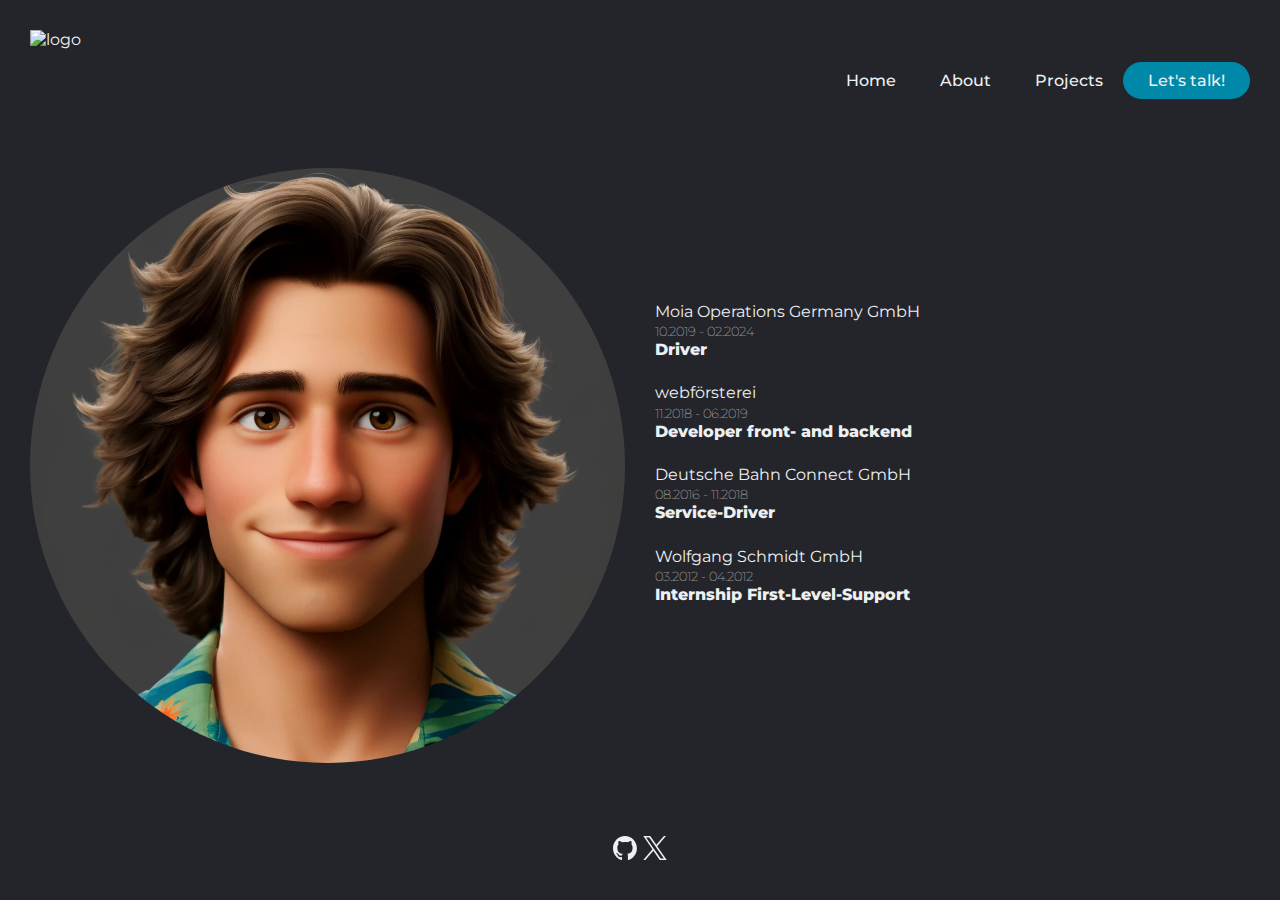
==== about.html @ cdc7f4ba "I have programmed a basic portfolio website." ====
<!DOCTYPE html>
<html lang="en">

<head>
    <title>About</title>
    <link rel="icon" type="image/png" sizes="16x16" href="./img/favicon-16x16.png">
    <link rel="stylesheet" href="./styles.css">
</head>

<body>
    <header>
        <img class="logo" src="./img/logo3-2.png" alt="logo">
        <nav>
            <ul class="nav_links">
                <li><a href="./index.html">Home</a></li>
                <li><a href="#">About</a></li>
                <li><a href="#">Projects</a></li>
            </ul>
        </nav>
        <a href="./contact.html"><button>Let's talk!</button></a>
    </header>
    <main>
        <div class="left_content">
            <!-- This is a placeholder image for the profile picture -->
            <img src="./img/profile_picture.webp" alt="profile picture">
        </div>
        <div class="right_content">
            <p>
                Moia Operations Germany GmbH<br>
                <small>10.2019 - 02.2024</small><br>
                <strong>Driver</strong>
            </p>
            <p>
                webf&ouml;rsterei<br>
                <small>11.2018 - 06.2019</small><br>
                <strong>Developer front- and backend</strong>
            </p>
            <p>
                Deutsche Bahn Connect GmbH<br>
                <small>08.2016 - 11.2018</small><br>
                <strong>Service-Driver</strong>
            </p>
            <p>
                Wolfgang Schmidt GmbH<br>
                <small>03.2012 - 04.2012</small><br>
                <strong>Internship First-Level-Support</strong>
            </p>
        </div>
    </main>
    <footer>
        <a href="#"><img src="./img/github-logo-white.svg" alt="github" class="icon"></a>
        <a href="#"><img src="./img/x-logo-white.svg" alt="x" class="icon"></a>
    </footer>
</body>
---- styles.css ----
@import url('https://fonts.googleapis.com/css2?family=Montserrat:ital,wght@0,100..900;1,100..900&display=swap');

* {
    box-sizing: border-box;
    margin: 0;
    padding: 0;
    background-color: #24252a;
    color: #edf0f1;
    font-family: 'Montserrat', sans-serif;
}

li,
a,
button {
    font-weight: 500;
    font-size: 16px;
    text-decoration: none;
}

header {
    display: flex;
    justify-content: flex-end;
    align-items: center;
    padding: 30px 30px 15px 30px;
    height: 145px;
}

.logo {
    cursor: pointer;
    margin-right: auto;
    width: 100px;
    height: 100px;
}

.nav_links {
    list-style: none;
}

.nav_links li {
    display: inline-block;
    padding: 0px 20px;
}

.nav_links li a {
    transition: all 0.3s ease 0s;
}

.nav_links li a:hover {
    color: #0088a9;
}

button {
    padding: 9px 25px;
    background-color: rgba(0, 136, 169, 1);
    border: none;
    border-radius: 50px;
    cursor: pointer;
    transition: all 0.3s ease 0s;
}

button:hover {
    background-color: rgba(0, 136, 169, 0.8);
}

main {
    display: flex;
    flex-direction: row;
    padding: 15px 30px 15px 30px;
}

div.left_content {
    height: calc(100vh - 290px);
    display: flex;
    justify-content: center;
    align-items: center;
    width: 50vw;
    padding-right: 15px;
}

.left_content img {
    max-height: 100%;
    max-width: 100%;
    object-fit: contain;
    border-radius: 50%;
}

div.right_content {
    display: flex;
    align-items: left;
    justify-content: center;
    flex-direction: column;
    width: 50vw;
    padding-left: 15px;
}

footer {
    display: flex;
    flex-direction: row;
    justify-content: center;
    align-items: center;
    gap: 6px;
    padding: 15px 30px 0px 30px;
    height: 115px;
}

.icon {
    width: 24px;
    height: 24px;
}

h1 {
    line-height: 1.5;
}

small {
    font-weight: 100;
}

p {
    line-height: 1.2;
    font-weight: 400;
    margin-bottom: 1.5em;
}

strong {
    font-weight: 800;
}

address {
    font-style: normal;
}

address.tel_mail {
    display: flex;
    flex-direction: row;
    align-items: center;
    column-gap: 6px;
}

address div.contact_icons,
address div.contact_info {
    display: flex;
    flex-direction: column;
    row-gap: 6px;
}
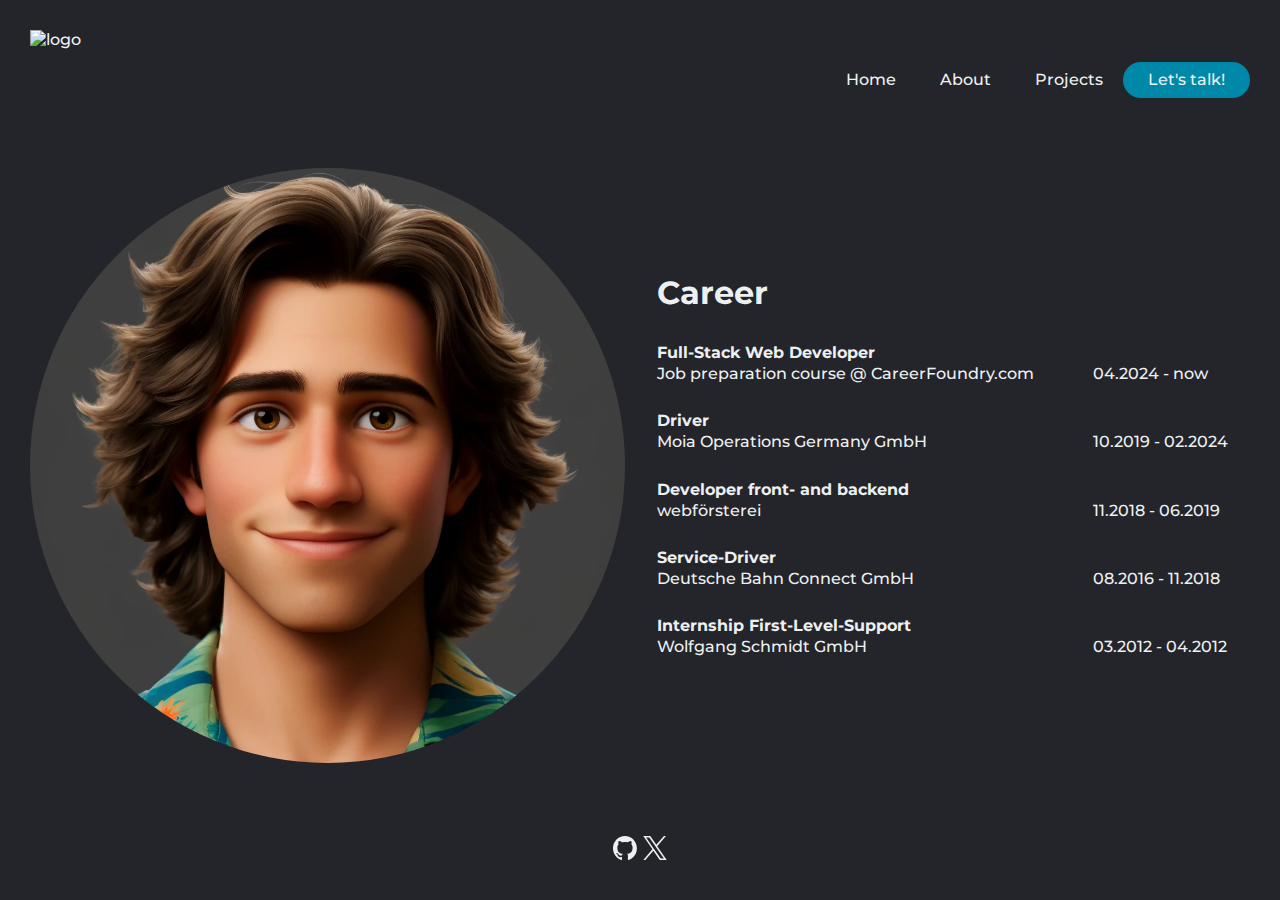
==== commit 07c3a88b: "I moved all CSS files to a new folder. I linked normalize.css in all HTML files." ====
--- a/about.html
+++ b/about.html
@@ -4,7 +4,8 @@
 <head>
     <title>About</title>
     <link rel="icon" type="image/png" sizes="16x16" href="./img/favicon-16x16.png">
-    <link rel="stylesheet" href="./styles.css">
+    <link rel="stylesheet" href="./css/normalize.css">
+    <link rel="stylesheet" href="./css/styles.css">
 </head>
 
 <body>
@@ -25,26 +26,60 @@
             <img src="./img/profile_picture.webp" alt="profile picture">
         </div>
         <div class="right_content">
-            <p>
-                Moia Operations Germany GmbH<br>
-                <small>10.2019 - 02.2024</small><br>
-                <strong>Driver</strong>
-            </p>
-            <p>
-                webf&ouml;rsterei<br>
-                <small>11.2018 - 06.2019</small><br>
-                <strong>Developer front- and backend</strong>
-            </p>
-            <p>
-                Deutsche Bahn Connect GmbH<br>
-                <small>08.2016 - 11.2018</small><br>
-                <strong>Service-Driver</strong>
-            </p>
-            <p>
-                Wolfgang Schmidt GmbH<br>
-                <small>03.2012 - 04.2012</small><br>
-                <strong>Internship First-Level-Support</strong>
-            </p>
+            <table class="career">
+                <thead>
+                    <tr>
+                        <th scope="col" colspan="2">
+                            <h1>Career</h1>
+                        </th>
+                    </tr>
+                </thead>
+                <tbody>
+                    <tr>
+                        <th scope="col" colspan="2">Full-Stack Web Developer</th>
+                    </tr>
+                    <tr>
+                        <td>Job preparation course @ <a href="https://careerfoundry.com/">CareerFoundry.com</a></td>
+                        <td>04.2024 - now</td>
+                    </tr>
+                </tbody>
+                <tbody>
+                    <tr>
+                        <th scope="col" colspan="2">Driver</th>
+                    </tr>
+                    <tr>
+                        <td>Moia Operations Germany GmbH</td>
+                        <td>10.2019 - 02.2024</td>
+                    </tr>
+                </tbody>
+                <tbody>
+                    <tr>
+                        <th scope="col" colspan="2">Developer front- and backend</th>
+                    </tr>
+                    <tr>
+                        <td>webf&ouml;rsterei</td>
+                        <td>11.2018 - 06.2019</td>
+                    </tr>
+                </tbody>
+                <tbody>
+                    <tr>
+                        <th scope="col" colspan="2">Service-Driver</th>
+                    </tr>
+                    <tr>
+                        <td>Deutsche Bahn Connect GmbH</td>
+                        <td>08.2016 - 11.2018</td>
+                    </tr>
+                </tbody>
+                <tbody>
+                    <tr>
+                        <th scope="col" colspan="2">Internship First-Level-Support</th>
+                    </tr>
+                    <tr>
+                        <td>Wolfgang Schmidt GmbH</td>
+                        <td>03.2012 - 04.2012</td>
+                    </tr>
+                </tbody>
+            </table>
         </div>
     </main>
     <footer>
--- a/css/styles.css
+++ b/css/styles.css
@@ -0,0 +1,219 @@
+@import url('https://fonts.googleapis.com/css2?family=Montserrat:ital,wght@0,100..900;1,100..900&display=swap');
+
+* {
+    box-sizing: border-box;
+    margin: 0;
+    padding: 0;
+    background-color: #24252a;
+    color: #edf0f1;
+    font-family: 'Montserrat', sans-serif;
+    text-decoration: none;
+    font-weight: 500;
+    font-size: 16px;
+    line-height: 1.2;
+}
+
+h1 {
+    font-size: 32px;
+    font-weight: 700;
+    line-height: 1.5;
+    margin-bottom: 24px;
+    /* 1.5-times the font-size of p */
+}
+
+p {
+    margin-bottom: 1.5em;
+}
+
+strong,
+th {
+    font-weight: 700;
+}
+
+header {
+    display: flex;
+    justify-content: flex-end;
+    align-items: center;
+    padding: 30px 30px 15px 30px;
+    height: 145px;
+}
+
+.logo {
+    cursor: pointer;
+    margin-right: auto;
+    width: 100px;
+    height: 100px;
+}
+
+.nav_links {
+    list-style: none;
+}
+
+.nav_links li {
+    display: inline-block;
+    padding: 0px 20px;
+}
+
+.nav_links li a {
+    transition: color 0.3s ease;
+}
+
+.nav_links li a:hover {
+    color: #0088a9;
+}
+
+button {
+    padding: 9px 25px;
+    background-color: rgba(0, 136, 169, 1);
+    border: none;
+    border-radius: 50px;
+    cursor: pointer;
+    transition: background-color 0.3s ease;
+}
+
+button:hover {
+    background-color: rgba(0, 136, 169, 0.8);
+}
+
+main {
+    display: flex;
+    flex-direction: row;
+    padding: 15px 30px 15px 30px;
+}
+
+div.left_content {
+    height: calc(100vh - 290px);
+    display: flex;
+    justify-content: center;
+    align-items: center;
+    width: 50vw;
+    padding-right: 15px;
+}
+
+.left_content img {
+    max-height: 100%;
+    max-width: 100%;
+    object-fit: contain;
+    border-radius: 50%;
+}
+
+div.right_content {
+    display: flex;
+    align-items: left;
+    justify-content: center;
+    flex-direction: column;
+    width: 50vw;
+    padding-left: 15px;
+}
+
+footer {
+    display: flex;
+    flex-direction: row;
+    justify-content: center;
+    align-items: center;
+    gap: 6px;
+    padding: 15px 30px 0px 30px;
+    height: 115px;
+}
+
+.icon {
+    width: 24px;
+    height: 24px;
+}
+
+address {
+    font-style: normal;
+    margin-bottom: 1.5em;
+}
+
+div.contact_phone,
+div.contact_email {
+    display: flex;
+    flex-direction: row;
+    align-items: center;
+    justify-content: left;
+    column-gap: 6px;
+}
+
+div.contact_email {
+    margin-bottom: 1.5em;
+}
+
+#message_form {
+    display: flex;
+    flex-direction: column;
+}
+
+input.message,
+textarea.message {
+    max-width: 25vw;
+    font-size: 16px;
+    border: 1px solid #edf0f1;
+    border-radius: 9px;
+    padding: 9px;
+    margin-bottom: 1.5em;
+}
+
+input.message:invalid:not(:placeholder-shown) {
+    border-color: red;
+}
+
+button.message {
+    max-width: 25vw;
+    background-color: #24252a;
+    border: 1px solid #edf0f1;
+}
+
+button.message:hover {
+    border-color: #24252a;
+    background-color: #edf0f1ac;
+    color: #24252a;
+}
+
+#message_button_container {
+    display: grid;
+}
+
+#message_button_container button {
+    grid-row: 1;
+    grid-column: 1;
+    opacity: 0;
+    z-index: 1;
+}
+
+#message_button_container p {
+    grid-row: 1;
+    grid-column: 1;
+    opacity: 1;
+    z-index: 0;
+}
+
+#message_form:focus-within:valid #message_button_container button {
+    transition: background-color 0.3s ease, opacity 0.3s ease;
+    opacity: 1;
+}
+
+#message_form:focus-within:invalid #message_button_container button {
+    transition: background-color 0.3s ease, opacity 0.3s ease;
+    opacity: 0;
+}
+
+#message_form:focus-within:valid #message_button_container p {
+    transition: opacity 0.3s ease;
+    opacity: 0;
+}
+
+#message_form:focus-within:invalid #message_button_container p {
+    transition: opacity 0.3s ease;
+    opacity: 1;
+}
+
+table.career {
+    text-align: left;
+}
+
+table.career tbody::after {
+    content: '';
+    display: block;
+    margin-bottom: 1.5em;
+}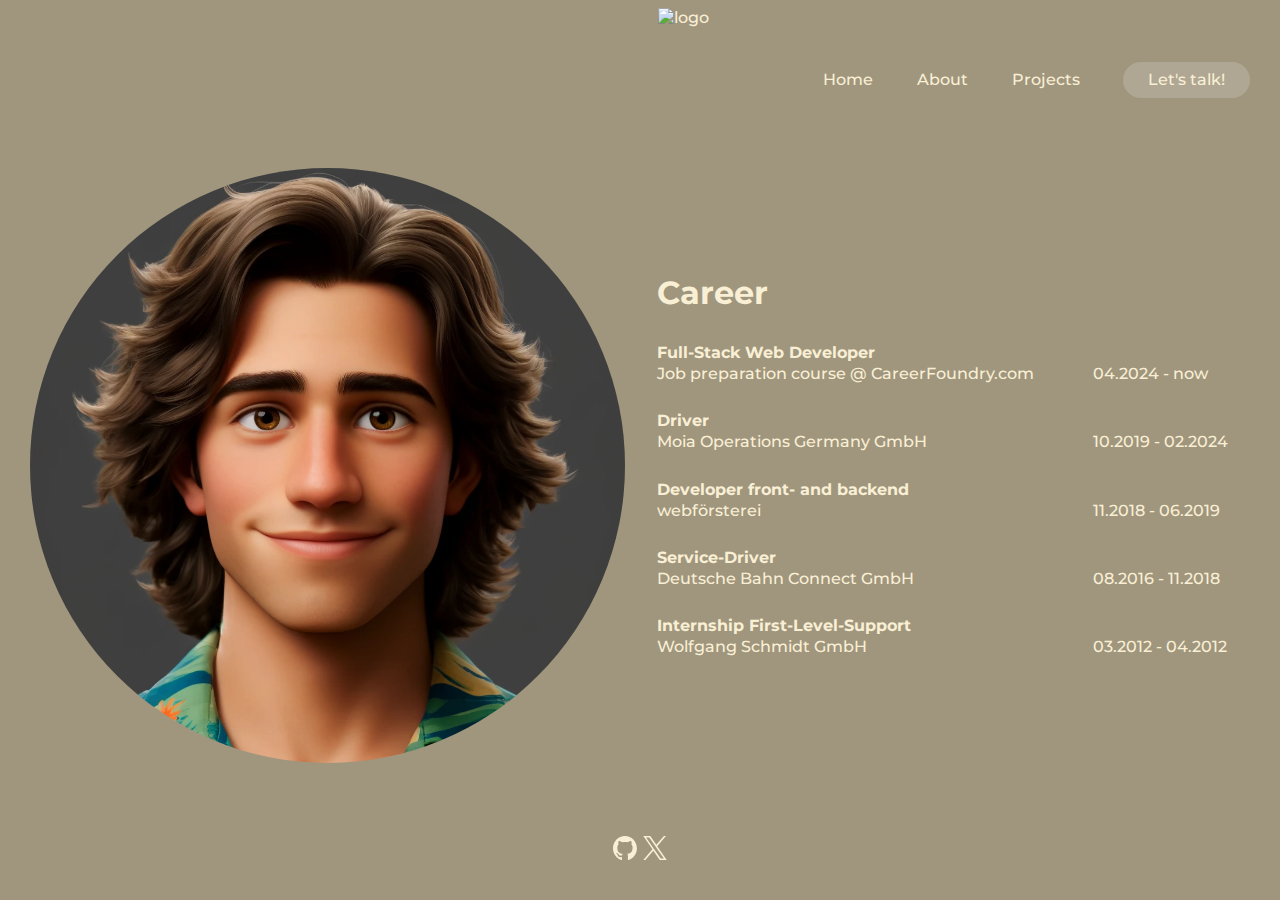
==== commit 65e10b19: "I removed the logo class because it could be replaced by a logo id." ====
--- a/about.html
+++ b/about.html
@@ -10,7 +10,7 @@
 
 <body>
     <header>
-        <img class="logo" src="./img/logo3-2.png" alt="logo">
+        <img id="logo" src="./img/logo.svg" alt="logo">
         <nav>
             <ul class="nav_links">
                 <li><a href="./index.html">Home</a></li>
--- a/css/styles.css
+++ b/css/styles.css
@@ -1,16 +1,48 @@
 @import url('https://fonts.googleapis.com/css2?family=Montserrat:ital,wght@0,100..900;1,100..900&display=swap');
+
+
+@keyframes fade-in {
+    from {
+        opacity: 0;
+    }
+
+    to {
+        opacity: 1;
+    }
+}
+
+@keyframes fade-out {
+    from {
+        opacity: 1;
+    }
+
+    to {
+        opacity: 0;
+    }
+}
+
+/*I defined some color variables here to make it easier to change the color scheme of the website. */
+:root {
+    --background: #a0967d;
+    --textcolor: #f9efd5;
+    --buttoncolor: #afa793;
+    --linkhover: #afa793;
+    --buttonhover: #c3bdae;
+    --invalidinput: #995252;
+}
 
 * {
     box-sizing: border-box;
     margin: 0;
     padding: 0;
-    background-color: #24252a;
-    color: #edf0f1;
+    background-color: var(--background);
+    color: var(--textcolor);
     font-family: 'Montserrat', sans-serif;
     text-decoration: none;
     font-weight: 500;
     font-size: 16px;
     line-height: 1.2;
+    list-style: none;
 }
 
 h1 {
@@ -38,15 +70,14 @@
     height: 145px;
 }
 
-.logo {
+#logo {
     cursor: pointer;
-    margin-right: auto;
-    width: 100px;
-    height: 100px;
-}
-
-.nav_links {
-    list-style: none;
+    width: 145px;
+    height: 145px;
+}
+
+nav {
+    flex-basis: 25vw;
 }
 
 .nav_links li {
@@ -58,21 +89,23 @@
     transition: color 0.3s ease;
 }
 
-.nav_links li a:hover {
-    color: #0088a9;
+.nav_links li a:hover,
+.nav_links li a:focus {
+    color: var(--linkhover);
 }
 
 button {
     padding: 9px 25px;
-    background-color: rgba(0, 136, 169, 1);
+    background-color: var(--buttoncolor);
     border: none;
     border-radius: 50px;
     cursor: pointer;
     transition: background-color 0.3s ease;
 }
 
-button:hover {
-    background-color: rgba(0, 136, 169, 0.8);
+button:hover,
+button:focus {
+    background-color: var(--buttonhover);
 }
 
 main {
@@ -148,26 +181,50 @@
 textarea.message {
     max-width: 25vw;
     font-size: 16px;
-    border: 1px solid #edf0f1;
+    border: 1px solid var(--textcolor);
     border-radius: 9px;
     padding: 9px;
     margin-bottom: 1.5em;
 }
 
 input.message:invalid:not(:placeholder-shown) {
-    border-color: red;
+    color: var(--invalidinput);
+    border-color: var(--invalidinput);
+}
+
+#message_form {
+    width: 25vw;
+}
+
+#email_label {
+    display: grid;
+    grid-template-columns: 1fr;
+    grid-template-rows: 1fr;
+}
+
+#email_label span {
+    grid-column: 1;
+    grid-row: 1;
+}
+
+#valid_email_label {
+    opacity: 1;
+}
+
+#invalid_email_label {
+    color: var(--invalidinput);
+    opacity: 0;
 }
 
 button.message {
     max-width: 25vw;
-    background-color: #24252a;
-    border: 1px solid #edf0f1;
+    background-color: var(--background);
+    border: 1px solid var(--textcolor);
 }
 
 button.message:hover {
-    border-color: #24252a;
-    background-color: #edf0f1ac;
-    color: #24252a;
+    border-color: var(--background);
+    background-color: var(--buttonhover);
 }
 
 #message_button_container {
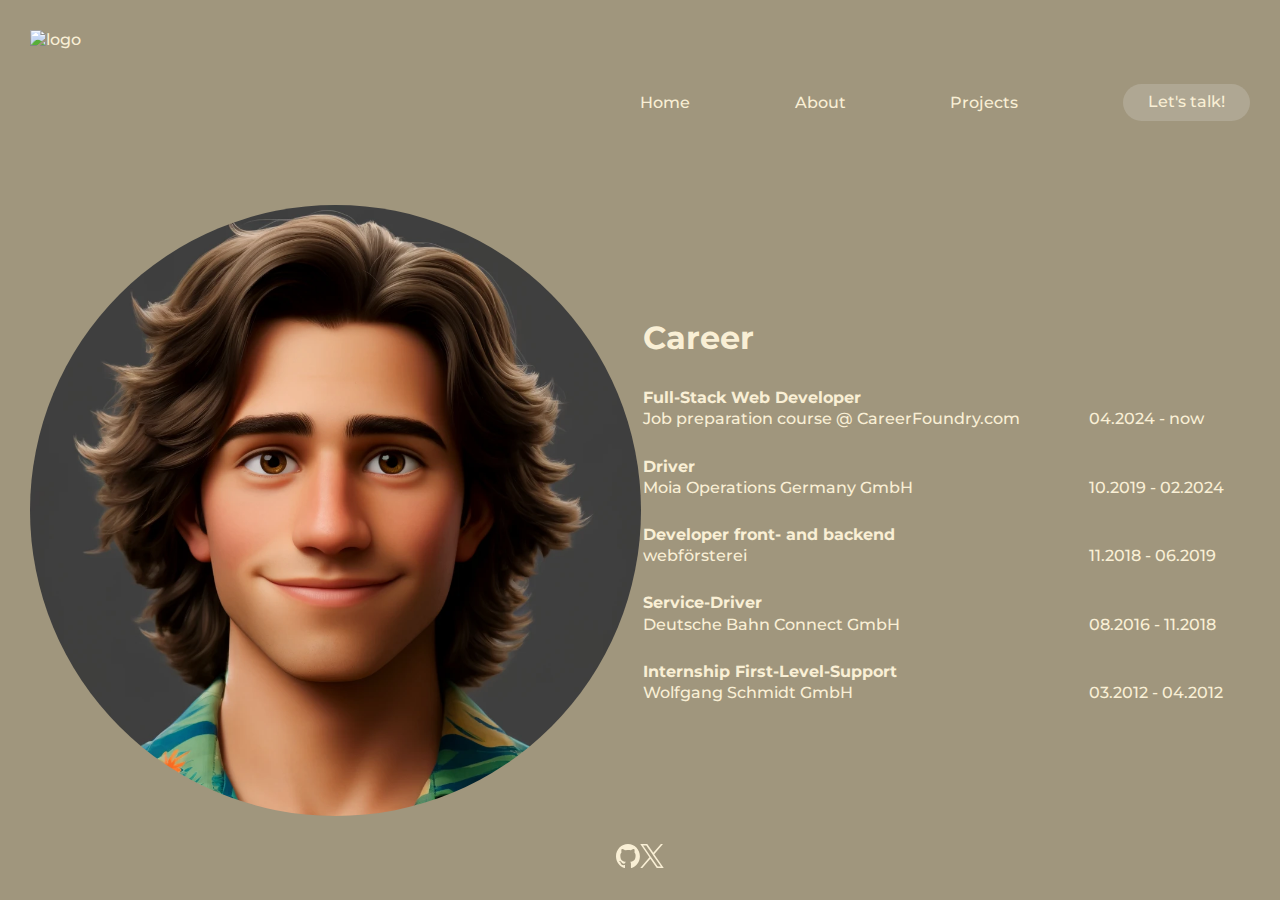
==== commit 7cef523c: "fixed header layout" ====
--- a/about.html
+++ b/about.html
@@ -12,13 +12,13 @@
     <header>
         <img id="logo" src="./img/logo.svg" alt="logo">
         <nav>
-            <ul class="nav_links">
-                <li><a href="./index.html">Home</a></li>
-                <li><a href="#">About</a></li>
-                <li><a href="#">Projects</a></li>
+            <ul class="nav_links" role="menubar">
+                <li role="presentation"><a href="./index.html" role="menuitem">Home</a></li>
+                <li role="presentation"><a href="./about.html" role="menuitem">About</a></li>
+                <li role="presentation"><a href="#" role="menuitem">Projects</a></li>
+                <li role="presentation"><a href="./contact.html" role="menuitem"><button>Let's talk!</button></a></li>
             </ul>
         </nav>
-        <a href="./contact.html"><button>Let's talk!</button></a>
     </header>
     <main>
         <div class="left_content">
--- a/css/styles.css
+++ b/css/styles.css
@@ -64,10 +64,10 @@
 
 header {
     display: flex;
-    justify-content: flex-end;
-    align-items: center;
-    padding: 30px 30px 15px 30px;
+    justify-content: space-between;
+    align-items: center;
     height: 145px;
+    margin: 30px;
 }
 
 #logo {
@@ -77,12 +77,15 @@
 }
 
 nav {
-    flex-basis: 25vw;
-}
-
-.nav_links li {
-    display: inline-block;
-    padding: 0px 20px;
+    flex-basis: calc(50vw - 30px);
+}
+
+nav ul {
+    display: flex;
+    flex-direction: row;
+    flex-wrap: nowrap;
+    align-items: center;
+    justify-content: space-between;
 }
 
 .nav_links li a {
@@ -111,32 +114,28 @@
 main {
     display: flex;
     flex-direction: row;
-    padding: 15px 30px 15px 30px;
+    margin: 30px;
 }
 
 div.left_content {
-    height: calc(100vh - 290px);
     display: flex;
     justify-content: center;
     align-items: center;
-    width: 50vw;
-    padding-right: 15px;
+    flex-basis: 50vw;
 }
 
 .left_content img {
-    max-height: 100%;
-    max-width: 100%;
+    width: calc(100vh - 289px);
+    height: calc(100vh - 289px);
     object-fit: contain;
     border-radius: 50%;
 }
 
 div.right_content {
     display: flex;
-    align-items: left;
     justify-content: center;
     flex-direction: column;
-    width: 50vw;
-    padding-left: 15px;
+    flex-basis: 50vw;
 }
 
 footer {
@@ -144,9 +143,8 @@
     flex-direction: row;
     justify-content: center;
     align-items: center;
-    gap: 6px;
-    padding: 15px 30px 0px 30px;
-    height: 115px;
+    margin: 30px;
+    height: 24px;
 }
 
 .icon {
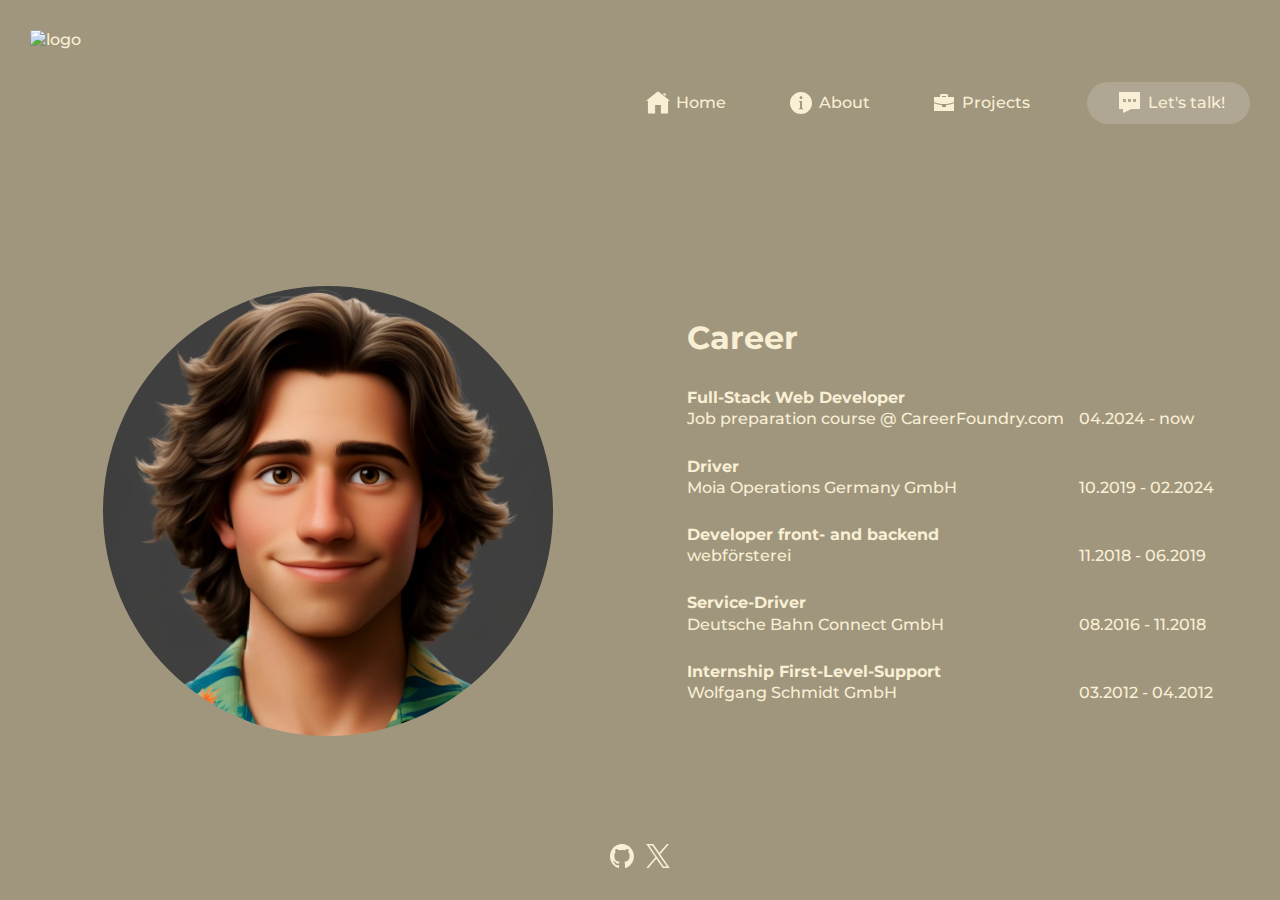
==== commit d8746de2: "I included a new header with icons and I made the main picture smaller." ====
--- a/about.html
+++ b/about.html
@@ -13,10 +13,53 @@
         <img id="logo" src="./img/logo.svg" alt="logo">
         <nav>
             <ul class="nav_links" role="menubar">
-                <li role="presentation"><a href="./index.html" role="menuitem">Home</a></li>
-                <li role="presentation"><a href="./about.html" role="menuitem">About</a></li>
-                <li role="presentation"><a href="#" role="menuitem">Projects</a></li>
-                <li role="presentation"><a href="./contact.html" role="menuitem"><button>Let's talk!</button></a></li>
+                <li role="presentation">
+                    <a href="./index.html" role="menuitem">
+                        <svg class="icon" xmlns="http://www.w3.org/2000/svg" viewBox="0 0 50 50">
+                            <path
+                                d="M 25 1.0507812 C 24.7825 1.0507812 24.565859 1.1197656 24.380859 1.2597656 L 1.3808594 19.210938 C 0.95085938 19.550938 0.8709375 20.179141 1.2109375 20.619141 C 1.5509375 21.049141 2.1791406 21.129062 2.6191406 20.789062 L 4 19.710938 L 4 46 C 4 46.55 4.45 47 5 47 L 19 47 L 19 29 L 31 29 L 31 47 L 45 47 C 45.55 47 46 46.55 46 46 L 46 19.710938 L 47.380859 20.789062 C 47.570859 20.929063 47.78 21 48 21 C 48.3 21 48.589063 20.869141 48.789062 20.619141 C 49.129063 20.179141 49.049141 19.550938 48.619141 19.210938 L 25.619141 1.2597656 C 25.434141 1.1197656 25.2175 1.0507812 25 1.0507812 z M 35 5 L 35 6.0507812 L 41 10.730469 L 41 5 L 35 5 z" />
+                        </svg>
+                        Home
+                    </a>
+                </li>
+                <li role="presentation">
+                    <a href="./about.html" role="menuitem">
+                        <svg class="icon" xmlns="http://www.w3.org/2000/svg" viewBox="0 0 50 50">
+                            <path
+                                d="M25,2C12.297,2,2,12.297,2,25s10.297,23,23,23s23-10.297,23-23S37.703,2,25,2z M25,11c1.657,0,3,1.343,3,3s-1.343,3-3,3 s-3-1.343-3-3S23.343,11,25,11z M29,38h-2h-4h-2v-2h2V23h-2v-2h2h4v2v13h2V38z" />
+                        </svg>
+                        About
+                    </a>
+                </li>
+                <li role="presentation">
+                    <a href="./projects.html" role="menuitem">
+                        <svg class="icon" viewBox="0 0 512 512" version="1.1" xmlns="http://www.w3.org/2000/svg"
+                            xmlns:xlink="http://www.w3.org/1999/xlink">
+                            <g stroke="none" stroke-width="1" fill-rule="evenodd">
+                                <g transform="translate(42.666667, 64.000000)">
+                                    <path
+                                        d="M1.20792265e-13,197.76 C54.5835501,218.995667 112.186031,231.452204 170.666667,234.666667 L170.666667,277.333333 L256,277.333333 L256,234.666667 C314.339546,231.013 371.833936,218.86731 426.666667,198.613333 L426.666667,362.666667 L1.20792265e-13,362.666667 L1.20792265e-13,197.76 Z M277.333333,-1.42108547e-14 L298.666667,21.3333333 L298.666667,64 L426.666667,64 L426.666667,175.146667 C361.254942,199.569074 292.110481,212.488551 222.293333,213.333333 L222.293333,213.333333 L206.933333,213.333333 C136.179047,212.568604 66.119345,199.278929 7.10542736e-15,174.08 L7.10542736e-15,174.08 L7.10542736e-15,64 L128,64 L128,21.3333333 L149.333333,-1.42108547e-14 L277.333333,-1.42108547e-14 Z M256,42.6666667 L170.666667,42.6666667 L170.666667,64 L256,64 L256,42.6666667 Z" />
+                                </g>
+                            </g>
+                        </svg>
+                        Projects
+                    </a>
+                </li>
+                <li role="presentation">
+                    <a href="./contact.html" role="menuitem">
+                        <button>
+                            <svg class="icon" version="1.1" xmlns="http://www.w3.org/2000/svg"
+                                xmlns:xlink="http://www.w3.org/1999/xlink" x="0px" y="0px" viewBox="0 0 24 24"
+                                enable-background="new 0 0 24 24" xml:space="preserve">
+                                <g>
+                                    <path
+                                        d="M1,1v17h4v4l8.5-4H22V1H1z M8,11H5V8h3V11z M13,11h-3V8h3V11z M18,11h-3V8h3V11z" />
+                                </g>
+                            </svg>
+                            <span>Let's talk!</span>
+                        </button>
+                    </a>
+                </li>
             </ul>
         </nav>
     </header>
@@ -26,7 +69,7 @@
             <img src="./img/profile_picture.webp" alt="profile picture">
         </div>
         <div class="right_content">
-            <table class="career">
+            <table id="career_table">
                 <thead>
                     <tr>
                         <th scope="col" colspan="2">
@@ -80,6 +123,62 @@
                     </tr>
                 </tbody>
             </table>
+            <table id="small_career_table">
+                <thead>
+                    <tr>
+                        <th scope="col" colspan="1">
+                            <h1>Career</h1>
+                        </th>
+                    </tr>
+                </thead>
+                <tbody>
+                    <tr>
+                        <th scope="col" colspan="1">Full-Stack Web Developer</th>
+                    </tr>
+                    <tr>
+                        <td>04.24 - now</td>
+                    </tr>
+                    <tr>
+                        <td>Job preparation course @ <a href="https://careerfoundry.com/">CareerFoundry.com</a></td>
+                    </tr>
+                    <tr>
+                        <th scope="col" colspan="1">Driver</th>
+                    </tr>
+                    <tr>
+                        <td>10.2019 - 02.2024</td>
+                    </tr>
+                    <tr>
+                        <td>Moia Operations Germany GmbH</td>
+                    </tr>
+                    <tr>
+                        <th scope="col" colspan="1">Developer front- and backend</th>
+                    </tr>
+                    <tr>
+                        <td>11.2018 - 06.2019</td>
+                    </tr>
+                    <tr>
+                        <td>webf&ouml;rsterei</td>
+                    </tr>
+                    <tr>
+                        <th scope="col" colspan="1">Service-Driver</th>
+                    </tr>
+                    <tr>
+                        <td>08.2016 - 11.2018</td>
+                    </tr>
+                    <tr>
+                        <td>Deutsche Bahn Connect GmbH</td>
+                    </tr>
+                    <tr>
+                        <th scope="col" colspan="1">Internship First-Level-Support</th>
+                    </tr>
+                    <tr>
+                        <td>03.2012 - 04.2012</td>
+                    </tr>
+                    <tr>
+                        <td>Wolfgang Schmidt GmbH</td>
+                    </tr>
+                </tbody>
+            </table>
         </div>
     </main>
     <footer>
--- a/css/styles.css
+++ b/css/styles.css
@@ -76,25 +76,65 @@
     height: 145px;
 }
 
+@media screen and (max-width: 335px) {
+    #logo {
+        display: none;
+    }
+}
+
 nav {
     flex-basis: calc(50vw - 30px);
 }
 
-nav ul {
+ul.nav_links {
     display: flex;
     flex-direction: row;
     flex-wrap: nowrap;
-    align-items: center;
     justify-content: space-between;
 }
 
-.nav_links li a {
+@media screen and (max-width: 680px) {
+    nav {
+        flex-basis: 100vw;
+    }
+
+    ul.nav_links {
+        flex-direction: column;
+    }
+
+    ul.nav_links li a {
+        line-height: 2.25;
+    }
+}
+
+ul.nav_links li {
+    display: flex;
+    flex-direction: row;
+    align-items: center;
+}
+
+ul.nav_links li a {
+    display: flex;
+    align-items: center;
+}
+
+ul.nav_links li a {
     transition: color 0.3s ease;
 }
 
-.nav_links li a:hover,
-.nav_links li a:focus {
+ul.nav_links li a:hover,
+ul.nav_links li a:focus {
     color: var(--linkhover);
+}
+
+ul.nav_links li a svg {
+    transition: transform 0.3s ease, fill 0.3s ease, margin-right 0.3s ease;
+}
+
+ul.nav_links li a:hover svg {
+    transform: rotate(45deg);
+    fill: var(--linkhover);
+    margin-right: 12px;
 }
 
 button {
@@ -103,7 +143,14 @@
     border: none;
     border-radius: 50px;
     cursor: pointer;
+    display: flex;
+    align-items: center;
     transition: background-color 0.3s ease;
+}
+
+button * {
+    fill: var(--textcolor);
+    background-color: inherit;
 }
 
 button:hover,
@@ -115,6 +162,12 @@
     display: flex;
     flex-direction: row;
     margin: 30px;
+    min-height: calc(100vh - 289px);
+}
+@media screen and (max-width: 780px) {
+    main {
+        flex-direction: column;
+    }
 }
 
 div.left_content {
@@ -122,11 +175,19 @@
     justify-content: center;
     align-items: center;
     flex-basis: 50vw;
+    padding-right: 15px;
+    margin: 30px;
+}
+
+@media screen and (max-width: 780px) {
+    div.left_content {
+        padding-right: 0;
+    }
 }
 
 .left_content img {
-    width: calc(100vh - 289px);
-    height: calc(100vh - 289px);
+    max-width: 50vh;
+    max-height: 50vh;
     object-fit: contain;
     border-radius: 50%;
 }
@@ -136,6 +197,16 @@
     justify-content: center;
     flex-direction: column;
     flex-basis: 50vw;
+    padding-left: 15px;
+    margin: 30px;
+}
+
+@media screen and (max-width: 780px) {
+    div.right_content {
+        padding-left: 0;
+        align-items: center;
+        flex-basis: 100%;
+    }
 }
 
 footer {
@@ -145,11 +216,14 @@
     align-items: center;
     margin: 30px;
     height: 24px;
-}
+    }
 
 .icon {
     width: 24px;
     height: 24px;
+    fill: var(--textcolor);
+    margin-left: 6px;
+    margin-right: 6px;
 }
 
 address {
@@ -185,6 +259,14 @@
     margin-bottom: 1.5em;
 }
 
+@media screen and (max-width: 780px) {
+    input.message,
+    textarea.message {
+        max-width: 100%;
+    }
+}
+
+
 input.message:invalid:not(:placeholder-shown) {
     color: var(--invalidinput);
     border-color: var(--invalidinput);
@@ -192,6 +274,13 @@
 
 #message_form {
     width: 25vw;
+}
+
+@media screen and (max-width: 780px) {
+    #message_form {
+        margin: 30px;
+        width: 66vw;
+    }
 }
 
 #email_label {
@@ -218,6 +307,12 @@
     max-width: 25vw;
     background-color: var(--background);
     border: 1px solid var(--textcolor);
+}
+
+@media screen and (max-width: 780px) {
+    button.message {
+        max-width: 100%;
+    }
 }
 
 button.message:hover {
@@ -263,12 +358,128 @@
     opacity: 1;
 }
 
-table.career {
+#career_table {
     text-align: left;
 }
 
-table.career tbody::after {
+#career_table tbody::after {
     content: '';
     display: block;
     margin-bottom: 1.5em;
+}
+
+#small_career_table {
+    text-align: left;
+    display: none;
+}
+
+@media screen and (max-width: 335px) {
+    #career_table {
+        display: none;
+    }
+
+    #small_career_table {
+        display: table;
+    }
+    #small_career_table tbody tr:nth-child(3n) td {
+        padding-bottom: 1.5em;
+    }
+}
+
+#grid_content {
+    display: grid;
+    grid-template-columns: 1fr 1fr 1fr 1fr;
+    grid-template-rows: 1fr 1fr;
+    gap: 30px;
+}
+
+@media screen and (max-width: 760px) {
+    #grid_content {
+        grid-template-columns: 1fr 1fr;
+        grid-template-rows: 1fr 1fr 1fr 1fr;
+    }
+}
+
+@media screen and (max-width: 460px) {
+    #grid_content {
+        grid-template-columns: 1fr 1fr;
+        grid-template-rows: 1fr 1fr;
+    }
+}
+
+@media screen and (max-width: 420px) {
+    #grid_content {
+        grid-template-columns: 1fr;
+        grid-template-rows: 1fr 1fr 1fr 1fr;
+    }
+}
+
+#grid_content div.grid_image_container, #grid_content div.grid_text_container {
+    display: flex;
+}
+
+@media screen and (max-width: 460px) {
+    #grid_content div.grid_image_container {
+        display: none;
+    }
+    
+}
+
+#grid_content div.grid_text_container {
+    flex-direction: column;
+    justify-content: center;
+    align-items:flex-start;
+}
+
+#grid_content div.grid_image_container {
+    flex-direction: row;
+    justify-content: flex-start;
+}
+
+#grid_content div.grid_text_container:nth-child(2n-1) {
+    align-items: flex-end;
+}
+
+#grid_content div.grid_image_container:nth-child(2n) {
+    justify-content: flex-end;
+}
+
+@media screen and (max-width: 760px) {
+    #grid_content div.grid_image_container {
+        align-items: center;
+        justify-content: flex-end;
+    }
+
+    #grid_content div.grid_image_container:nth-child(2n) {
+        justify-content: flex-start;
+    }
+}
+
+#grid_content div.grid_image_container img {
+    width: calc(50vh - 159px);
+    height: calc(50vh - 159px);
+    min-width: 100px;
+    min-height: 100px;
+    border-radius: 50px;
+}
+
+@keyframes moveBoat {
+    0% {
+        offset-distance: 0%;
+    }
+
+    100% {
+        offset-distance: 100%;
+    }
+}
+
+#boat_overlay svg {
+    background-color: transparent;
+    position: absolute;
+    top: 0;
+    left: -100px;
+    width: 100px;
+    height: 100px;
+    offset-path: path('M 20 413.79126120144053 L 21 414.3798839787433 L 22 414.96836920190697 L 23 415.55671033221296 L 24 416.14490083254356 L 25 416.7329341674549 L 26 417.3208038032493 L 27 417.90850320804793 L 28 418.4960258518635 L 29 419.0833652066726 L 30 419.6705147464886 L 31 420.25746794743355 L 32 420.84421828781143 L 33 421.4307592481799 L 34 422.0170843114234 L 35 422.60318696282485 L 36 423.1890606901387 L 37 423.7746989836629 L 38 424.3600953363113 L 39 424.945243243686 L 40 425.5301362041496 L 41 426.11476771889744 L 42 426.69913129202985 L 43 427.2832204306242 L 44 427.8670286448073 L 45 428.4505494478271 L 46 429.0337763561251 L 47 429.61670288940843 L 48 430.19932257072156 L 49 430.7816289265184 L 50 431.3636154867345 L 51 431.94527578485827 L 52 432.5266033580037 L 53 433.1075917469814 L 54 433.68823449637085 L 55 434.26852515459194 L 56 434.8484572739766 L 57 435.4280244108406 L 58 436.0072201255551 L 59 436.586037982618 L 60 437.1644715507258 L 61 437.7425144028449 L 62 438.32016011628275 L 63 438.8974022727596 L 64 439.47423445847977 L 65 440.05065026420255 L 66 440.6266432853139 L 67 441.2022071218972 L 68 441.7773353788047 L 69 442.35202166572833 L 70 442.9262595972708 L 71 443.50004279301663 L 72 444.07336487760284 L 73 444.64621948078985 L 74 445.21860023753254 L 75 445.79050078805057 L 76 446.36191477789924 L 77 446.9328358580401 L 78 447.50325768491143 L 79 448.0731739204989 L 80 448.6425782324057 L 81 449.2114642939231 L 82 449.77982578410075 L 83 450.34765638781676 L 84 450.91494979584814 L 85 451.4816997049405 L 86 452.04789981787866 L 87 452.6135438435559 L 88 453.1786254970445 L 89 453.7431384996652 L 90 454.3070765790571 L 91 454.8704334692474 L 92 455.43320291072087 L 93 455.9953786504895 L 94 456.55695444216195 L 95 457.117924046013 L 96 457.67828122905286 L 97 458.2380197650963 L 98 458.797133434832 L 99 459.3556160258917 L 100 459.9134613329189 L 101 460.47066315763834 L 102 461.02721530892416 L 103 461.5831116028694 L 104 462.13834586285424 L 105 462.69291191961486 L 106 463.246803611312 L 107 463.800014783599 L 108 464.3525392896909 L 109 464.9043709904322 L 110 465.4555037543652 L 111 466.0059314577983 L 112 466.5556479848736 L 113 467.1046472276355 L 114 467.6529230860979 L 115 468.2004694683127 L 116 468.7472802904366 L 117 469.29334947679956 L 118 469.83867095997175 L 119 470.38323868083125 L 120 470.92704658863113 L 121 471.4700886410669 L 122 472.01235880434365 L 123 472.55385105324285 L 124 473.0945593711895 L 125 473.6344777503191 L 126 474.1736001915439 L 127 474.7119207046203 L 128 475.24943330821463 L 129 475.7861320299703 L 130 476.3220109065736 L 131 476.8570639838204 L 132 477.39128531668194 L 133 477.9246689693711 L 134 478.45720901540847 L 135 478.98889953768776 L 136 479.51973462854204 L 137 480.0497083898091 L 138 480.578814932897 L 139 481.10704837884964 L 140 481.63440285841193 L 141 482.16087251209507 L 142 482.68645149024167 L 143 483.2111339530907 L 144 483.7349140708425 L 145 484.2577860237232 L 146 484.77974400204994 L 147 485.30078220629497 L 148 485.82089484715027 L 149 486.34007614559187 L 150 486.85832033294395 L 151 487.3756216509431 L 152 487.89197435180233 L 153 488.4073726982746 L 154 488.921810963717 L 155 489.43528343215405 L 156 489.9477843983414 L 157 490.45930816782914 L 158 490.96984905702504 L 159 491.4794013932579 L 160 491.9879595148403 L 161 492.49551777113163 L 162 493.002070522601 L 163 493.5076121408897 L 164 494.0121370088738 L 165 494.51563952072667 L 166 495.01811408198114 L 167 495.51955510959164 L 168 496.01995703199634 L 169 496.51931428917914 L 170 497.01762133273115 L 171 497.5148726259125 L 172 498.0110626437141 L 173 498.50618587291854 L 174 499.00023681216163 L 175 499.4932099719937 L 176 499.98509987494015 L 177 500.47590105556276 L 178 500.9656080605201 L 179 501.45421544862825 L 180 501.94171779092125 L 181 502.4281096707115 L 182 502.9133856836497 L 183 503.3975404377852 L 184 503.88056855362566 L 185 504.362464664197 L 186 504.843223415103 L 187 505.32283946458466 L 188 505.8013074835797 L 189 506.2786221557817 L 190 506.7547781776993 L 191 507.2297702587148 L 192 507.7035931211434 L 193 508.17624150029144 L 194 508.6477101445152 L 195 509.11799381527896 L 196 509.58708728721354 L 197 510.054985348174 L 198 510.52168279929776 L 199 510.9871744550625 L 200 511.4514551433434 L 201 511.9145197054711 L 202 512.3763629962883 L 203 512.8369798842078 L 204 513.296365251269 L 205 513.7545139931945 L 206 514.2114210194476 L 207 514.6670812532883 L 208 515.1214896318298 L 209 515.5746411060946 L 210 516.0265306410713 L 211 516.4771532157695 L 212 516.9265038232763 L 213 517.374577470812 L 214 517.8213691797849 L 215 518.2668739858475 L 216 518.7110869389508 L 217 519.1540031033999 L 218 519.5956175579088 L 219 520.0359253956545 L 220 520.4749217243325 L 221 520.9126016662102 L 222 521.3489603581817 L 223 521.7839929518215 L 224 522.2176946134385 L 225 522.6500605241301 L 226 523.081085879835 L 227 523.5107658913867 L 228 523.9390957845676 L 229 524.366070800161 L 230 524.7916861940043 L 231 525.2159372370421 L 232 525.6388192153784 L 233 526.0603274303286 L 234 526.4804571984727 L 235 526.8992038517063 L 236 527.3165627372931 L 237 527.7325292179166 L 238 528.1470986717312 L 239 528.5602664924139 L 240 528.9720280892155 L 241 529.3823788870113 L 242 529.7913143263521 L 243 530.1988298635152 L 244 530.6049209705543 L 245 531.0095831353501 L 246 531.4128118616605 L 247 531.8146026691707 L 248 532.2149510935421 L 249 532.6138526864634 L 250 533.0113030156986 L 251 533.407297665137 L 252 533.8018322348421 L 253 534.1949023411006 L 254 534.586503616471 L 255 534.9766317098318 L 256 535.3652822864307 L 257 535.7524510279317 L 258 536.138133632464 L 259 536.5223258146693 L 260 536.9050233057496 L 261 537.2862218535145 L 262 537.6659172224282 L 263 538.0441051936575 L 264 538.4207815651175 L 265 538.7959421515193 L 266 539.1695827844156 L 267 539.5416993122478 L 268 539.9122876003916 L 269 540.281343531203 L 270 540.6488630040645 L 271 541.0148419354302 L 272 541.3792762588713 L 273 541.7421619251212 L 274 542.1034949021207 L 275 542.4632711750628 L 276 542.8214867464368 L 277 543.1781376360735 L 278 543.533219881189 L 279 543.8867295364286 L 280 544.2386626739108 L 281 544.5890153832711 L 282 544.9377837717052 L 283 545.2849639640125 L 284 545.6305521026386 L 285 545.9745443477192 L 286 546.3169368771214 L 287 546.6577258864877 L 288 546.9969075892767 L 289 547.3344782168065 L 290 547.6704340182957 L 291 548.0047712609057 L 292 548.3374862297815 L 293 548.6685752280936 L 294 548.9980345770788 L 295 549.325860616081 L 296 549.6520497025921 L 297 549.9765982122922 L 298 550.29950253909 L 299 550.6207590951632 L 300 550.9403643109977 L 301 551.2583146354277 L 302 551.574606535675 L 303 551.8892364973887 L 304 552.2022010246833 L 305 552.5134966401785 L 306 552.8231198850373 L 307 553.1310673190045 L 308 553.4373355204453 L 309 553.7419210863828 L 310 554.044820632536 L 311 554.3460307933575 L 312 554.6455482220709 L 313 554.9433695907078 L 314 555.239491590145 L 315 555.533910930141 L 316 555.8266243393729 L 317 556.1176285654726 L 318 556.4069203750626 L 319 556.6944965537925 L 320 556.9803539063745 L 321 557.2644892566186 L 322 557.5468994474684 L 323 557.8275813410357 L 324 558.1065318186357 L 325 558.3837477808215 L 326 558.6592261474186 L 327 558.9329638575592 L 328 559.2049578697159 L 329 559.4752051617359 L 330 559.743702730874 L 331 560.010447593827 L 332 560.2754367867657 L 333 560.5386673653684 L 334 560.8001364048537 L 335 561.0598410000127 L 336 561.3177782652414 L 337 561.5739453345728 L 338 561.828339361709 L 339 562.0809575200522 L 340 562.3317970027365 L 341 562.5808550226591 L 342 562.8281288125113 L 343 563.0736156248091 L 344 563.3173127319238 L 345 563.5592174261122 L 346 563.7993270195469 L 347 564.037638844346 L 348 564.2741502526028 L 349 564.5088586164151 L 350 564.7417613279147 L 351 564.972855799296 L 352 565.2021394628451 L 353 565.4296097709682 L 354 565.6552641962196 L 355 565.8791002313303 L 356 566.1011153892356 L 357 566.3213072031025 L 358 566.5396732263578 L 359 566.7562110327144 L 360 566.970918216199 L 361 567.1837923911785 L 362 567.3948311923864 L 363 567.6040322749493 L 364 567.811393314413 L 365 568.0169120067677 L 366 568.220586068475 L 367 568.4224132364915 L 368 568.6223912682954 L 369 568.8205179419105 L 370 569.0167910559313 L 371 569.2112084295477 L 372 569.4037679025685 L 373 569.5944673354458 L 374 569.7833046092992 L 375 569.9702776259387 L 376 570.1553843078883 L 377 570.3386225984088 L 378 570.5199904615213 L 379 570.699485882029 L 380 570.8771068655403 L 381 571.0528514384905 L 382 571.226717648164 L 383 571.3987035627157 L 384 571.5688072711928 L 385 571.7370268835559 L 386 571.9033605307 L 387 572.0678063644749 L 388 572.2303625577065 L 389 572.3910273042167 L 390 572.5497988188431 L 391 572.7066753374595 L 392 572.8616551169952 L 393 573.0147364354539 L 394 573.165917591934 L 395 573.3151969066462 L 396 573.4625727209329 L 397 573.6080433972869 L 398 573.7516073193686 L 399 573.893262892025 L 400 574.0330085413063 L 401 574.170842714485 L 402 574.3067638800716 L 403 574.440770527832 L 404 574.5728611688053 L 405 574.7030343353186 L 406 574.8312885810051 L 407 574.9576224808188 L 408 575.082034631051 L 409 575.2045236493457 L 410 575.3250881747151 L 411 575.4437268675547 L 412 575.560438409658 L 413 575.6752215042311 L 414 575.7880748759077 L 415 575.8989972707625 L 416 576.0079874563255 L 417 576.115044221596 L 418 576.2201663770552 L 419 576.3233527546804 L 420 576.4246022079574 L 421 576.5239136118932 L 422 576.6212858630289 L 423 576.7167178794515 L 424 576.8102086008063 L 425 576.9017569883083 L 426 576.9913620247544 L 427 577.0790227145338 L 428 577.1647380836399 L 429 577.2485071796805 L 430 577.3303290718886 L 431 577.4102028511332 L 432 577.4881276299285 L 433 577.5641025424445 L 434 577.6381267445161 L 435 577.7101994136532 L 436 577.7803197490489 L 437 577.8484869715892 L 438 577.9147003238611 L 439 577.9789590701615 L 440 578.0412624965049 L 441 578.1016099106319 L 442 578.1600006420158 L 443 578.2164340418717 L 444 578.2709094831623 L 445 578.3234263606055 L 446 578.3739840906808 L 447 578.4225821116364 L 448 578.4692198834946 L 449 578.5138968880586 L 450 578.5566126289176 L 451 578.5973666314527 L 452 578.6361584428421 L 453 578.672987632066 L 454 578.7078537899116 L 455 578.7407565289776 L 456 578.7716954836782 L 457 578.8006703102476 L 458 578.8276806867436 L 459 578.8527263130512 L 460 578.875806910886 L 461 578.896922223797 L 462 578.9160720171698 L 463 578.9332560782293 L 464 578.9484742160414 L 465 578.9617262615162 L 466 578.9730120674086 L 467 578.982331508321 L 468 578.989684480704 L 469 578.9950709028582 L 470 578.9984907149344 L 471 578.9999438789347 L 472 578.999430378713 L 473 578.9969502199746 L 474 578.992503430277 L 475 578.9860900590288 L 476 578.9777101774898 L 477 578.9673638787694 L 478 578.9550512778268 L 479 578.9407725114681 L 480 578.9245277383463 L 481 578.9063171389589 L 482 578.8861409156455 L 483 578.8639992925862 L 484 578.8398925157986 L 485 578.8138208531359 L 486 578.7857845942827 L 487 578.7557840507529 L 488 578.7238195558854 L 489 578.6898914648409 L 490 578.6540001545981 L 491 578.6161460239487 L 492 578.5763294934937 L 493 578.534551005639 L 494 578.4908110245891 L 495 578.4451100363436 L 496 578.3974485486908 L 497 578.3478270912022 L 498 578.296246215227 L 499 578.2427064938853 L 500 578.1872085220624 L 501 578.1297529164019 L 502 578.0703403152988 L 503 578.0089713788925 L 504 577.9456467890594 L 505 577.8803672494055 L 506 577.8131334852584 L 507 577.7439462436589 L 508 577.6728062933539 L 509 577.5997144247862 L 510 577.524671450087 L 511 577.4476782030663 L 512 577.3687355392041 L 513 577.28784433564 L 514 577.2050054911645 L 515 577.1202199262082 L 516 577.0334885828322 L 517 576.9448124247172 L 518 576.8541924371527 L 519 576.7616296270269 L 520 576.6671250228142 L 521 576.5706796745649 L 522 576.472294653893 L 523 576.3719710539643 L 524 576.2697099894847 L 525 576.1655125966868 L 526 576.0593800333187 L 527 575.9513134786298 L 528 575.8413141333585 L 529 575.7293832197187 L 530 575.6155219813859 L 531 575.499731683484 L 532 575.3820136125706 L 533 575.2623690766231 L 534 575.1407994050239 L 535 575.017305948546 L 536 574.8918900793375 L 537 574.7645531909068 L 538 574.6352966981069 L 539 574.5041220371199 L 540 574.3710306654406 L 541 574.2360240618605 L 542 574.0991037264516 L 543 573.9602711805499 L 544 573.8195279667373 L 545 573.6768756488262 L 546 573.5323158118408 L 547 573.3858500619999 L 548 573.2374800266995 L 549 573.0872073544937 L 550 572.9350337150775 L 551 572.7809607992674 L 552 572.6249903189834 L 553 572.4671240072289 L 554 572.3073636180725 L 555 572.1457109266281 L 556 571.9821677290349 L 557 571.8167358424381 L 558 571.6494171049678 L 559 571.4802133757195 L 560 571.3091265347329 L 561 571.136158482971 L 562 570.9613111422996 L 563 570.7845864554647 L 564 570.6059863860723 L 565 570.425512918566 L 566 570.2431680582043 L 567 570.0589538310396 L 568 569.8728722838946 L 569 569.6849254843403 L 570 569.4951155206724 L 571 569.3034445018885 L 572 569.1099145576648 L 573 568.9145278383319 L 574 568.7172865148513 L 575 568.5181927787913 L 576 568.3172488423025 L 577 568.1144569380932 L 578 567.9098193194047 L 579 567.7033382599861 L 580 567.4950160540695 L 581 567.2848550163438 L 582 567.0728574819295 L 583 566.8590258063525 L 584 566.6433623655182 L 585 566.4258695556848 L 586 566.2065497934369 L 587 565.9854055156584 L 588 565.7624391795058 L 589 565.5376532623803 L 590 565.3110502619012 L 591 565.082632695877 L 592 564.8524031022785 L 593 564.6203640392098 L 594 564.3865180848803 L 595 564.1508678375762 L 596 563.9134159156309 L 597 563.6741649573969 L 598 563.4331176212154 L 599 563.190276585388 L 600 562.9456445481457 L 601 562.6992242276198 L 602 562.4510183618113 L 603 562.2010297085606 L 604 561.9492610455169 L 605 561.6957151701071 L 606 561.440394899505 L 607 561.1833030706 L 608 560.9244425399652 L 609 560.6638161838262 L 610 560.4014268980284 L 611 560.137277598006 L 612 559.8713712187482 L 613 559.6037107147678 L 614 559.3342990600675 L 615 559.0631392481075 L 616 558.7902342917716 L 617 558.5155872233345 L 618 558.2392010944275 L 619 557.9610789760044 L 620 557.6812239583085 L 621 557.3996391508368 L 622 557.1163276823067 L 623 556.8312927006205 L 624 556.5445373728304 L 625 556.256064885104 L 626 555.9658784426881 L 627 555.6739812698735 L 628 555.3803766099591 L 629 555.0850677252158 L 630 554.7880578968507 L 631 554.4893504249696 L 632 554.1889486285415 L 633 553.8868558453612 L 634 553.5830754320118 L 635 553.2776107638282 L 636 552.9704652348591 L 637 552.6616422578295 L 638 552.3511452641026 L 639 552.0389777036419 L 640 551.7251430449724 L 641 551.4096447751429 L 642 551.0924863996863 L 643 550.7736714425814 L 644 550.4532034462133 L 645 550.1310859713341 L 646 549.8073225970237 L 647 549.4819169206496 L 648 549.1548725578269 L 649 548.8261931423787 L 650 548.495882326295 L 651 548.1639437796927 L 652 547.8303811907742 L 653 547.4951982657873 L 654 547.1583987289832 L 655 546.8199863225756 L 656 546.4799648066987 L 657 546.1383379593659 L 658 545.7951095764275 L 659 545.4502834715289 L 660 545.1038634760674 L 661 544.7558534391508 L 662 544.4062572275535 L 663 544.0550787256743 L 664 543.702321835493 L 665 543.3479904765268 L 666 542.9920885857873 L 667 542.6346201177364 L 668 542.275589044242 L 669 541.9149993545349 L 670 541.5528550551631 L 671 541.1891601699488 L 672 540.8239187399423 L 673 540.457134823378 L 674 540.0888124956292 L 675 539.7189558491621 L 676 539.3475689934912 L 677 538.9746560551336 L 678 538.6002211775623 L 679 538.2242685211611 L 680 537.8468022631777 L 681 537.4678265976779 L 682 537.0873457354985 L 683 536.7053639042007 L 684 536.3218853480232 L 685 535.9369143278349 L 686 535.5504551210875 L 687 535.1625120217682 L 688 534.773089340352 L 689 534.3821914037537 L 690 533.9898225552795 L 691 533.5959871545792 L 692 533.2006895775978 L 693 532.8039342165264 L 694 532.4057254797538 L 695 532.0060677918175 L 696 531.6049655933546 L 697 531.2024233410515 L 698 530.7984455075962 L 699 530.393036581627 L 700 529.9862010676834 L 701 529.5779434861558 L 702 529.1682683732354 L 703 528.7571802808634 L 704 528.3446837766814 L 705 527.9307834439794 L 706 527.5154838816459 L 707 527.0987897041163 L 708 526.6807055413212 L 709 526.2612360386362 L 710 525.8403858568292 L 711 525.418159672009 L 712 524.9945621755733 L 713 524.5695980741566 L 714 524.1432720895777 L 715 523.715588958788 L 716 523.2865534338174 L 717 522.8561702817233 L 718 522.424444284536 L 719 521.9913802392067 L 720 521.5569829575537 L 721 521.121257266209 L 722 520.6842080065645 L 723 520.2458400347189 L 724 519.8061582214227 L 725 519.3651674520249 L 726 518.9228726264186 L 727 518.4792786589858 L 728 518.0343904785441 L 729 517.5882130282909 L 730 517.1407512657488 L 731 516.6920101627104 L 732 516.2419947051836 L 733 515.7907098933354 L 734 515.3381607414368 L 735 514.8843522778071 L 736 514.429289544758 L 737 513.9729775985372 L 738 513.515421509273 L 739 513.0566263609169 L 740 512.5965972511883 L 741 512.135339291517 L 742 511.67285760698655 L 743 511.20915733627777 L 744 510.74424363161097 L 745 510.27812165868926 L 746 509.8107965966409 L 747 509.3422736379617 L 748 508.87255798845763 L 749 508.40165486718644 L 750 507.9295695064003 L 751 507.45630715148724 L 752 506.98187306091296 L 753 506.5062725061626 L 754 506.0295107716817 L 755 505.5515931548181 L 756 505.0725249657625 L 757 504.5923115274899 L 758 504.1109581757003 L 759 503.62847025875936 L 760 503.1448531376388 L 761 502.66011218585726 L 762 502.1742527894204 L 763 501.6872803467609 L 764 501.19920026867874 L 765 500.7100179782808 L 766 500.21973891092085 L 767 499.72836851413905 L 768 499.2359122476014 L 769 498.7423755830392 L 770 498.24776400418796 L 771 497.752083006727 L 772 497.25533809821763 L 773 496.75753479804274 L 774 496.25867863734493 L 775 495.75877515896536 L 776 495.257829917382 L 777 494.75584847864786 L 778 494.25283642032934 L 779 493.74879933144416 L 780 493.24374281239915 L 781 492.73767247492833 L 782 492.2305939420302 L 783 491.7225128479055 L 784 491.21343483789434 L 785 490.703365568414 L 786 490.19231070689546 L 787 489.6802759317208 L 788 489.16726693216015 L 789 488.6532894083081 L 790 488.1383490710208 L 791 487.6224516418522 L 792 487.1056028529907 L 793 486.58780844719536 L 794 486.069074177732 L 795 485.54940580830925 L 796 485.02880911301486 L 797 484.5072898762512 L 798 483.9848538926711 L 799 483.46150696711345 L 800 482.9372549145387 L 801 482.41210355996424 L 802 481.8860587383997 L 803 481.3591262947822 L 804 480.8313120839112 L 805 480.3026219703837 L 806 479.7730618285287 L 807 479.2426375423423 L 808 478.7113550054225 L 809 478.17922012090287 L 810 477.6462388013879 L 811 477.11241696888675 L 812 476.57776055474756 L 813 476.04227549959165 L 814 475.5059677532475 L 815 474.96884327468456 L 816 474.43090803194707 L 817 473.8921680020878 L 818 473.3526291711014 L 819 472.81229753385827 L 820 472.27117909403773 L 821 471.7292798640613 L 822 471.186605865026 L 823 470.64316312663743 L 824 470.0989576871425 L 825 469.5539955932627 L 826 469.0082829001269 L 827 468.46182567120377 L 828 467.91462997823487 L 829 467.36670190116644 L 830 466.81804752808273 L 831 466.2686729551378 L 832 465.7185842864879 L 833 465.16778763422366 L 834 464.61628911830235 L 835 464.06409486647937 L 836 463.51121101424087 L 837 462.957643704735 L 838 462.4033990887041 L 839 461.8484833244157 L 840 461.2929025775952 L 841 460.7366630213559 L 842 460.17977083613187 L 843 459.6222322096081 L 844 459.0640533366527 L 845 458.50524041924723 L 846 457.9457996664185 L 847 457.385737294169 L 848 456.8250595254083 L 849 456.26377258988356 L 850 455.70188272411053 L 851 455.1393961713042 L 852 454.5763191813093 L 853 454.0126580105311 L 854 453.44841892186565 L 855 452.88360818463036 L 856 452.3182320744943 L 857 451.75229687340845 L 858 451.1858088695359 L 859 450.61877435718185 L 860 450.051199636724 L 861 449.48309101454237 L 862 448.9144548029491 L 863 448.34529732011845 L 864 447.7756248900166 L 865 447.20544384233136 L 866 446.63476051240184 L 867 446.06358124114803 L 868 445.4919123750004 L 869 444.9197602658295 L 870 444.3471312708749 L 871 443.77403175267517 L 872 443.20046807899683 L 873 442.62644662276375 L 874 442.0519737619862 L 875 441.47705587969 L 876 440.9016993638457 L 877 440.3259106072976 L 878 439.74969600769253 L 879 439.1730619674091 L 880 438.5960148934864 L 881 438.01856119755234 L 882 437.4407072957534 L 883 436.8624596086824 L 884 436.2838245613077 L 885 435.70480858290176 L 886 435.1254181069695 L 887 434.5456595711768 L 888 433.9655394172792 L 889 433.3850640910503 L 890 432.80424004221 L 891 432.22307372435273 L 892 431.6415715948762 L 893 431.0597401149091 L 894 430.47758574923967 L 895 429.8951149662438 L 896 429.31233423781305 L 897 428.7292500392829 L 898 428.1458688493606 L 899 427.56219715005346 L 900 426.97824142659647 L 901 426.39400816738066 L 902 425.8095038638806 L 903 425.2247350105826 L 904 424.63970810491224 L 905 424.0544296471626 L 906 423.4689061404215 L 907 422.8831440904997 L 908 422.2971500058584 L 909 421.710930397537 L 910 421.1244917790807 L 911 420.53784066646796 L 912 419.9509835780385 L 913 419.3639270344207 L 914 418.7766775584589 L 915 418.1892416751414 L 916 417.60162591152726 L 917 417.01383679667464 L 918 416.42588086156763 L 919 415.83776463904394 L 920 415.2494946637221 L 921 414.66107747192933 L 922 414.07251960162813 L 923 413.4838275923445 L 924 412.89500798509465 L 925 412.3060673223126 L 926 411.7170121477775 L 927 411.12784900654066 L 928 410.5385844448532 L 929 409.9492250100931 L 930 409.35977725069245 L 931 408.7702477160647 L 932 408.1806429565321 L 933 407.59096952325234 L 934 407.00123396814655 L 935 406.41144284382585 L 936 405.821602703519 L 937 405.23172010099915 L 938 404.64180159051153 L 939 404.0518537267 L 940 403.46188306453485 L 941 402.87189615923955 L 942 402.28189956621816 L 943 401.6918998409823 L 944 401.10190353907836 L 945 400.5119172160147 L 946 399.9219474271889 L 947 399.3320007278147 L 948 398.7420836728495 L 949 398.15220281692103 L 950 397.56236471425507 L 951 396.9725759186021 L 952 396.38284298316506 L 953 395.7931724605259 L 954 395.20357090257335 L 955 394.6140448604298 L 956 394.0246008843784 L 957 393.4352455237907 L 958 392.8459853270535 L 959 392.25682684149626 L 960 391.6677766133183 L 961 391.0788411875162 L 962 390.49002710781076 L 963 389.90134091657455 L 964 389.31278915475923 L 965 388.7243783618228 L 966 388.13611507565685 L 967 387.54800583251415 L 968 386.9600571669357 L 969 386.37227561167845 L 970 385.7846676976425 L 971 385.19723995379866 L 972 384.60999890711577 L 973 384.0229510824884 L 974 383.436103002664 L 975 382.84946118817084 L 976 382.26303215724516 L 977 381.67682242575916 L 978 381.0908385071483 L 979 380.50508691233887 L 980 379.9195741496759 L 981 379.3343067248508 L 982 378.74929114082886 L 983 378.1645338977773 L 984 377.58004149299285 L 985 376.9958204208294 L 986 376.4118771726262 L 987 375.8282182366356 L 988 375.2448500979509 L 989 374.66177923843435 L 990 374.0790121366451 L 991 373.4965552677669 L 992 372.914415103537 L 993 372.33259811217334 L 994 371.75111075830324 L 995 371.1699595028913 L 996 370.58915080316774 L 997 370.0086911125565 L 998 369.42858688060375 L 999 368.84884455290614 L 1000 368.2694705710391 L 1001 367.69047137248543 L 1002 367.11185339056345 L 1003 366.533623054356 L 1004 365.95578678863853 L 1005 365.37835101380824 L 1006 364.8013221458121 L 1007 364.2247065960762 L 1008 363.6485107714338 L 1009 363.072741074055 L 1010 362.4974039013748 L 1011 361.92250564602267 L 1012 361.34805269575105 L 1013 360.77405143336466 L 1014 360.2005082366492 L 1015 359.62742947830117 L 1016 359.05482152585625 L 1017 358.48269074161925 L 1018 357.91104348259296 L 1019 357.3398861004078 L 1020 356.76922494125085 L 1021 356.1990663457959 L 1022 355.6294166491326 L 1023 355.0602821806961 L 1024 354.4916692641969 L 1025 353.9235842175505 L 1026 353.35603335280706 L 1027 352.7890229760814 L 1028 352.2225593874831 L 1029 351.6566488810461 L 1030 351.0912977446593 L 1031 350.5265122599959 L 1032 349.9622987024445 L 1033 349.39866334103885 L 1034 348.83561243838824 L 1035 348.273152250608 L 1036 347.7112890272501 L 1037 347.1500290112333 L 1038 346.58937843877425 L 1039 346.0293435393181 L 1040 345.46993053546896 L 1041 344.9111456429212 L 1042 344.3529950703902 L 1043 343.795485019543 L 1044 343.2386216849301 L 1045 342.68241125391614 L 1046 342.12685990661134 L 1047 341.5719738158027 L 1048 341.0177591468856 L 1049 340.464222057795 L 1050 339.9113686989373 L 1051 339.359205213122 L 1052 338.8077377354931 L 1053 338.25697239346164 L 1054 337.7069153066366 L 1055 337.15757258675774 L 1056 336.60895033762756 L 1057 336.06105465504305 L 1058 335.5138916267285 L 1059 334.9674673322674 L 1060 334.4217878430352 L 1061 333.87685922213166 L 1062 333.33268752431377 L 1063 332.78927879592794 L 1064 332.24663907484353 L 1065 331.7047743903851 L 1066 331.1636907632658 L 1067 330.6233942055203 L 1068 330.0838907204382 L 1069 329.54518630249714 L 1070 329.00728693729616 L 1071 328.47019860148947 L 1072 327.9339272627195 L 1073 327.39847887955136 L 1074 326.8638594014059 L 1075 326.33007476849406 L 1076 325.79713091175086 L 1077 325.26503375276894 L 1078 324.73378920373375 L 1079 324.2034031673569 L 1080 323.6738815368111 L 1081 323.1452301956647 L 1082 322.617455017816 L 1083 322.0905618674281 L 1084 321.56455659886404 L 1085 321.03944505662133 L 1086 320.5152330752673 L 1087 319.9919264793741 L 1088 319.46953108345417 L 1089 318.9480526918953 L 1090 318.42749709889654 L 1091 317.90787008840346 L 1092 317.3891774340443 L 1093 316.8714248990654 L 1094 316.35461823626747 L 1095 315.8387631879412 L 1096 315.3238654858042 L 1097 314.8099308509368 L 1098 314.29696499371846 L 1099 313.7849736137645 L 1100 313.27396239986297 L 1101 312.7639370299108 L 1102 312.25490317085126 L 1103 311.74686647861097 L 1104 311.23983259803686 L 1105 310.73380716283356 L 1106 310.22879579550056 L 1107 309.7248041072701 L 1108 309.2218376980446 L 1109 308.7199021563347 L 1110 308.21900305919667 L 1111 307.719145972171 L 1112 307.2203364492201 L 1113 306.7225800326669 L 1114 306.2258822531331 L 1115 305.7302486294778 L 1116 305.23568466873616 L 1117 304.74219586605835 L 1118 304.24978770464804 L 1119 303.75846565570197 L 1120 303.2682351783491 L 1121 302.7791017195895 L 1122 302.2910707142345 L 1123 301.8041475848458 L 1124 301.3183377416753 L 1125 300.8336465826052 L 1126 300.3500794930877 L 1127 299.86764184608575 L 1128 299.3863390020125 L 1129 298.90617630867246 L 1130 298.4271591012016 L 1131 297.94929270200856 L 1132 297.47258242071496 L 1133 296.9970335540969 L 1134 296.5226513860258 L 1135 296.0494411874096 L 1136 295.57740821613464 L 1137 295.10655771700687 L 1138 294.6368949216936 L 1139 294.16842504866554 L 1140 293.70115330313877 L 1141 293.23508487701656 L 1142 292.77022494883226 L 1143 292.3065786836915 L 1144 291.8441512332146 L 1145 291.38294773547955 L 1146 290.9229733149651 L 1147 290.46423308249314 L 1148 290.0067321351728 L 1149 289.5504755563432 L 1150 289.0954684155172 L 1151 288.64171576832507 L 1152 288.1892226564581 L 1153 287.737994107613 L 1154 287.2880351354356 L 1155 286.8393507394654 L 1156 286.39194590508 L 1157 285.9458256034396 L 1158 285.5009947914318 L 1159 285.0574584116167 L 1160 284.6152213921717 L 1161 284.1742886468369 L 1162 283.73466507486046 L 1163 283.29635556094433 L 1164 282.8593649751896 L 1165 282.4236981730427 L 1166 281.98935999524144 L 1167 281.55635526776115 L 1168 281.12468880176095 L 1169 280.6943653935306 L 1170 280.2653898244366 L 1171 279.83776686087003 L 1172 279.41150125419256 L 1173 278.9865977406845 L 1174 278.56306104149144 L 1175 278.1408958625725 L 1176 277.7201068946474 L 1177 277.30069881314495 L 1178 276.8826762781505 L 1179 276.4660439343547 L 1180 276.0508064110014 L 1181 275.63696832183666 L 1182 275.22453426505723 L 1183 274.81350882325944 L 1184 274.40389656338846 L 1185 273.99570203668736 L 1186 273.58892977864673 L 1187 273.1835843089542 L 1188 272.779670131444 L 1189 272.3771917340473 L 1190 271.9761535887423 L 1191 271.57656015150417 L 1192 271.1784158622559 L 1193 270.7817251448188 L 1194 270.3864924068634 L 1195 269.99272203986055 L 1196 269.6004184190325 L 1197 269.20958590330434 L 1198 268.8202288352556 L 1199 268.43235154107174 L 1200 268.04595833049666 L 1201 267.6610534967843 L 1202 267.2776413166509 L 1203 266.895726050228 L 1204 266.5153119410145 L 1205 266.1364032158301 L 1206 265.75900408476775 L 1207 265.3831187411472 L 1208 265.0087513614685 L 1209 264.63590610536517 L 1210 264.2645871155587 L 1211 263.89479851781164 L 1212 263.5265444208825 L 1213 263.15982891647957 L 1214 262.79465607921577 L 1215 262.4310299665635 L 1216 262.0689546188089 L 1217 261.7084340590079 L 1218 261.34947229294073 L 1219 260.9920733090677 L 1220 260.636241078485 L 1221 260.2819795548803 L 1222 259.92929267448926 L 1223 259.5781843560513 L 1224 259.2286585007664 L 1225 258.88071899225156 L 1226 258.53436969649766 L 1227 258.18961446182675 L 1228 257.84645711884895 L 1229 257.50490148042013 L 1230 257.16495134159936 L 1231 256.82661047960687 L 1232 256.4898826537823 L 1233 256.15477160554224 L 1234 255.8212810583395 L 1235 255.48941471762112 L 1236 255.15917627078736 L 1237 254.8305693871511 L 1238 254.50359771789633 L 1239 254.17826489603846 L 1240 253.85457453638307 L 1241 253.53253023548658 L 1242 253.21213557161556 L 1243 252.8933941047074 L 1244 252.57630937633078 L 1245 252.26088490964597 L 1246 251.94712420936617 L 1247 251.63503076171804 L 1248 251.32460803440333 L 1249 251.01585947656034 L 1250 250.70878851872533 L 1251 250.4033985727948 L 1252 250.09969303198716 L 1253 249.79767527080523 L 1254 249.49734864499894 L 1255 249.19871649152753 L 1256 248.9017821285232 L 1257 248.60654885525338 L 1258 248.3130199520849 L 1259 248.02119868044687 L 1260 247.7310882827949 L 1261 247.44269198257493 L 1262 247.1560129841872 L 1263 246.87105447295116 L 1264 246.58781961506944 L 1265 246.30631155759298 L 1266 246.02653342838641 L 1267 245.7484883360926 L 1268 245.47217937009867 L 1269 245.19760960050132 L 1270 244.92478207807306 L 1271 244.65369983422795 L 1272 244.38436588098804 L 1273 244.1167832109502 L 1274 243.85095479725226 L 1275 243.58688359354073 L 1276 243.32457253393727 L 1277 243.06402453300646 L 1278 242.80524248572354 L 1279 242.54822926744183 L 1280 242.29298773386117 L 1281 242.03952072099597 L 1282 241.78783104514363 L 1283 241.53792150285375 L 1284 241.28979487089623 L 1285 241.04345390623126 L 1286 240.79890134597804 L 1287 240.5561399073848 L 1288 240.31517228779828 L 1289 240.076001164634 L 1290 239.83862919534647 L 1291 239.60305901739952 L 1292 239.36929324823726 L 1293 239.1373344852546 L 1294 238.90718530576876 L 1295 238.67884826699057 L 1296 238.45232590599574 L 1297 238.22762073969722 L 1298 238.0047352648166 L 1299 237.78367195785702 L 1300 237.56443327507515 L 1301 237.34702165245395 L 1302 237.13143950567607 L 1303 236.91768923009633 L 1304 236.7057732007157 L 1305 236.4956937721545 L 1306 236.28745327862643 L 1307 236.08105403391266 L 1308 235.8764983313359 L 1309 235.67378844373533 L 1310 235.47292662344088 L 1311 235.27391510224842 L 1312 235.07675609139514 L 1313 234.88145178153462 L 1314 234.6880043427128 L 1315 234.49641592434355 L 1316 234.30668865518527 L 1317 234.11882464331666 L 1318 233.93282597611372 L 1319 233.74869472022644 L 1320 233.56643292155564 L 1321 233.38604260523073 L 1322 233.2075257755866 L 1323 233.0308844161417 L 1324 232.85612048957609 L 1325 232.68323593770924 L 1326 232.51223268147902 L 1327 232.3431126209197 L 1328 232.17587763514135 L 1329 232.01052958230883 L 1330 231.84707029962092 L 1331 231.6855016032903 L 1332 231.52582528852295 L 1333 231.36804312949857 L 1334 231.21215687935066 L 1335 231.05816827014692 L 1336 230.90607901287046 L 1337 230.75589079740027 L 1338 230.60760529249282 L 1339 230.46122414576328 L 1340 230.31674898366728 L 1341 230.17418141148298 L 1342 230.03352301329298 L 1343 229.894775351967 L 1344 229.75793996914422 L 1345 229.62301838521645 L 1346 229.490012099311 L 1347 229.35892258927404 L 1348 229.22975131165444 L 1349 229.10249970168718 L 1350 228.97716917327784 L 1351 228.85376111898648 L 1352 228.73227691001244 L 1353 228.61271789617908 L 1354 228.49508540591856 L 1355 228.37938074625743 L 1356 228.2656052028018 L 1357 228.15376003972312 L 1358 228.0438464997444 L 1359 227.935865804126 L 1360 227.82981915265236 L 1361 227.72570772361843 L 1362 227.62353267381687 L 1363 227.52329513852496 L 1364 227.424996231492 L 1365 227.32863704492715 L 1366 227.23421864948693 L 1367 227.14174209426375 L 1368 227.0512084067739 L 1369 226.9626185929463 L 1370 226.87597363711134 L 1371 226.79127450198982 L 1372 226.7085221286824 L 1373 226.627717436659 L 1374 226.54886132374875 L 1375 226.47195466612985 L 1376 226.39699831831993 L 1377 226.32399311316652 L 1378 226.25293986183783 L 1379 226.18383935381368 L 1380 226.1166923568768 L 1381 226.0514996171042 L 1382 225.98826185885906 L 1383 225.92697978478242 L 1384 225.86765407578565 L 1385 225.8102853910426 L 1386 225.75487436798258 L 1387 225.70142162228302 L 1388 225.64992774786276 L 1389 225.60039331687545 L 1390 225.55281887970315 L 1391 225.50720496495023 L 1392 225.4635520794375 L 1393 225.42186070819653 L 1394 225.38213131446437 L 1395 225.34436433967835 L 1396 225.3085602034711 L 1397 225.27471930366602 L 1398 225.2428420162727 L 1399 225.21292869548296 L 1400 225.1849796736667 L 1401 225.1589952613683 L 1402 225.1349757473032 L 1403 225.11292139835464 L 1404 225.09283245957073 L 1405 225.07470915416167 L 1406 225.05855168349737 L 1407 225.04436022710507 L 1408 225.03213494266748 L 1409 225.021875966021 L 1410 225.01358341115414 L 1411 225.0072573702063 L 1412 225.00289791346677 L 1413 225.00050508937392 L 1414 225.00007892451464 L 1415 225.0016194236241 L 1416 225.00512656958566 L 1417 225.01060032343108 L 1418 225.01804062434093 L 1419 225.02744738964523 L 1420 225.0388205148245 L 1421 225.05215987351082 L 1422 225.06746531748917 L 1423 225.0847366766993 L 1424 225.10397375923733 L 1425 225.1251763513581 L 1426 225.1483442174775 L 1427 225.17347710017503 L 1428 225.2005747201967 L 1429 225.22963677645808 L 1430 225.26066294604777 L 1431 225.2936528842309 L 1432 225.32860622445287 L 1433 225.36552257834364 L 1434 225.4044015357219 L 1435 225.44524266459956 L 1436 225.48804551118678 L 1437 225.53280959989678 L 1438 225.57953443335128 L 1439 225.62821949238597 L 1440 225.6788642360562 L 1441 225.73146810164315 L 1442 225.78603050465992 L 1443 225.84255083885822 L 1444 225.90102847623487 L 1445 225.96146276703894 L 1446 226.02385303977897 L 1447 226.0881986012303 L 1448 226.15449873644297 L 1449 226.22275270874943 L 1450 226.29295975977297 L 1451 226.3651191094359 L 1452 226.43922995596847 L 1453 226.5152914759176 L 1454 226.59330282415598 L 1455 226.67326313389174 L 1456 226.75517151667782 L 1457 226.83902706242188 L 1458 226.92482883939655 L 1459 227.01257589424958 L 1460 227.10226725201457 L 1461 227.1939019161219 L 1462 227.2874788684095 L 1463 227.38299706913443 L 1464 227.48045545698434 L 1465 227.57985294908931 L 1466 227.6811884410337 L 1467 227.78446080686865 L 1468 227.88966889912456 L 1469 227.99681154882364 L 1470 228.10588756549316 L 1471 228.21689573717845 L 1472 228.32983483045655 L 1473 228.4447035904498 L 1474 228.56150074083982 L 1475 228.68022498388174 L 1476 228.80087500041847 L 1477 228.92344944989554 L 1478 229.0479469703759 L 1479 229.174366178555 L 1480 229.30270566977632 L 1481 229.43296401804676 L 1482 229.5651397760528 L 1483 229.69923147517613 L 1484 229.83523762551044 L 1485 229.9731567158777 L 1486 230.11298721384497 L 1487 230.25472756574146 L 1488 230.39837619667585 L 1489 230.54393151055368 L 1490 230.6913918900953 L 1491 230.84075569685342 L 1492 230.99202127123183 L 1493 231.14518693250338 L 1494 231.3002509788291 L 1495 231.4572116872766 L 1496 231.61606731383972 L 1497 231.77681609345757 L 1498 231.93945624003416 L 1499 232.10398594645858 L 1500 232.2704033846245 L 1501 232.43870670545107 L 1502 232.60889403890317 L 1503 232.7809634940121 L 1504 232.95491315889686 L 1505 233.13074110078512 L 1506 233.30844536603493 L 1507 233.4880239801563 L 1508 233.66947494783307 L 1509 233.85279625294532 L 1510 234.03798585859153 L 1511 234.2250417071113 L 1512 234.41396172010823 L 1513 234.604743798473 L 1514 234.7973858224068 L 1515 234.99188565144453 L 1516 235.18824112447913 L 1517 235.38645005978498 L 1518 235.58651025504273 L 1519 235.7884194873634 L 1520 235.99217551331304 L 1521 236.19777606893803 L 1522 236.40521886978973 L 1523 236.6145016109504 L 1524 236.82562196705834 L 1525 237.03857759233392 L 1526 237.25336612060588 L 1527 237.46998516533705 L 1528 237.68843231965153 L 1529 237.90870515636084 L 1530 238.13080122799136 L 1531 238.35471806681127 L 1532 238.5804531848579 L 1533 238.80800407396572 L 1534 239.0373682057937 L 1535 239.26854303185397 L 1536 239.50152598353972 L 1537 239.73631447215382 L 1538 239.97290588893782 L 1539 240.21129760510047');
+    animation: moveBoat 30s infinite;
 }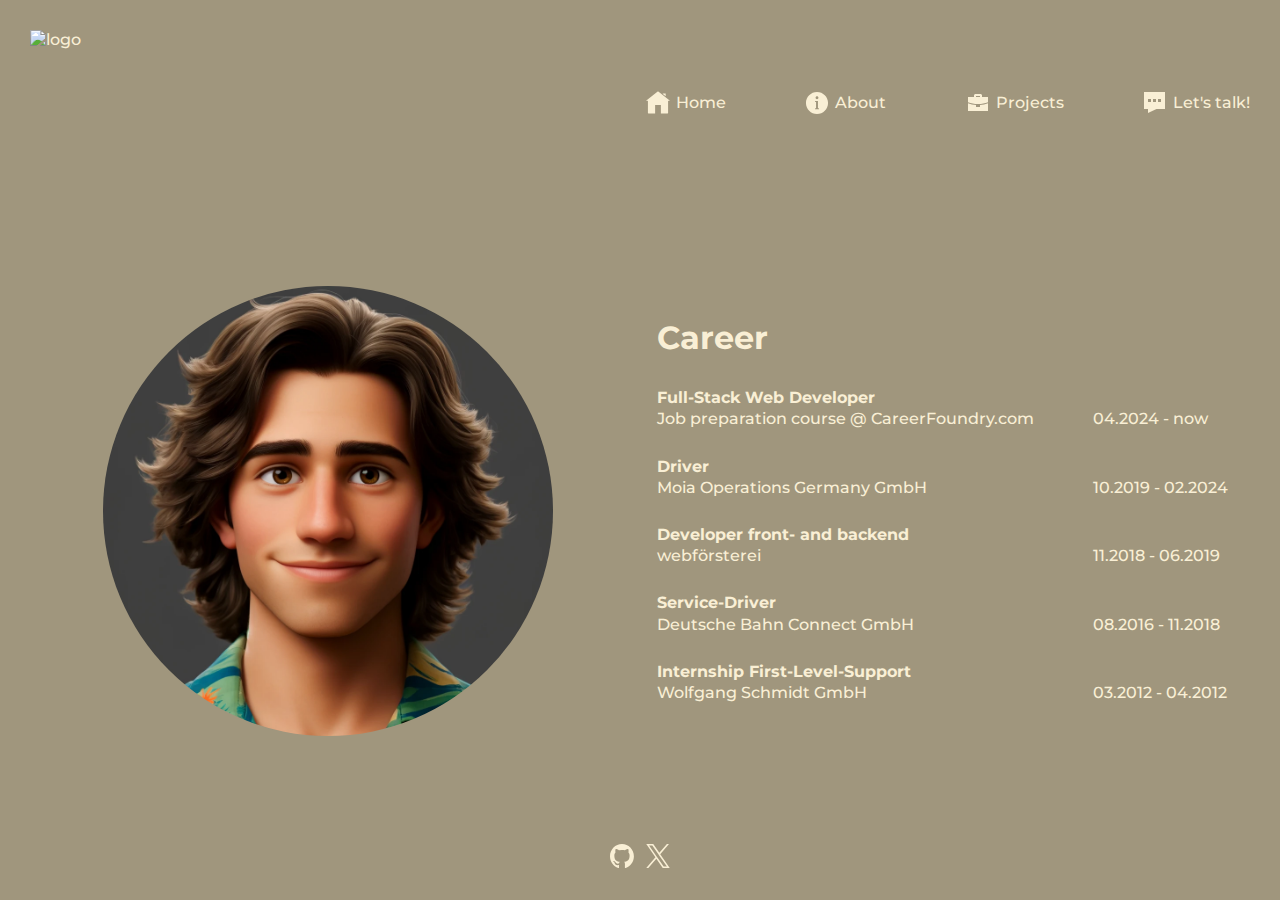
==== commit 839302e4: "refactor: Add UTF-8 meta tag to HTML files" ====
--- a/about.html
+++ b/about.html
@@ -3,6 +3,7 @@
 
 <head>
     <title>About</title>
+    <meta charset="UTF-8">
     <link rel="icon" type="image/png" sizes="16x16" href="./img/favicon-16x16.png">
     <link rel="stylesheet" href="./css/normalize.css">
     <link rel="stylesheet" href="./css/styles.css">
@@ -47,17 +48,15 @@
                 </li>
                 <li role="presentation">
                     <a href="./contact.html" role="menuitem">
-                        <button>
-                            <svg class="icon" version="1.1" xmlns="http://www.w3.org/2000/svg"
-                                xmlns:xlink="http://www.w3.org/1999/xlink" x="0px" y="0px" viewBox="0 0 24 24"
-                                enable-background="new 0 0 24 24" xml:space="preserve">
-                                <g>
-                                    <path
-                                        d="M1,1v17h4v4l8.5-4H22V1H1z M8,11H5V8h3V11z M13,11h-3V8h3V11z M18,11h-3V8h3V11z" />
-                                </g>
-                            </svg>
-                            <span>Let's talk!</span>
-                        </button>
+                        <svg class="icon" version="1.1" xmlns="http://www.w3.org/2000/svg"
+                            xmlns:xlink="http://www.w3.org/1999/xlink" x="0px" y="0px" viewBox="0 0 24 24"
+                            enable-background="new 0 0 24 24" xml:space="preserve">
+                            <g>
+                                <path
+                                    d="M1,1v17h4v4l8.5-4H22V1H1z M8,11H5V8h3V11z M13,11h-3V8h3V11z M18,11h-3V8h3V11z" />
+                            </g>
+                        </svg>
+                        <span>Let's talk!</span>
                     </a>
                 </li>
             </ul>
--- a/css/styles.css
+++ b/css/styles.css
@@ -1,5 +1,14 @@
 @import url('https://fonts.googleapis.com/css2?family=Montserrat:ital,wght@0,100..900;1,100..900&display=swap');
 
+@keyframes moveBoat {
+    0% {
+        offset-distance: 0%;
+    }
+
+    100% {
+        offset-distance: 100%;
+    }
+}
 
 @keyframes fade-in {
     from {
@@ -29,6 +38,10 @@
     --linkhover: #afa793;
     --buttonhover: #c3bdae;
     --invalidinput: #995252;
+    --standardMargin: 30px;
+    --standardMarginBottom: 1.5em;
+    --standardFontSize: 16px;
+    --logoSize: 145px;
 }
 
 * {
@@ -40,21 +53,16 @@
     font-family: 'Montserrat', sans-serif;
     text-decoration: none;
     font-weight: 500;
-    font-size: 16px;
+    font-size: var(--standardFontSize);
     line-height: 1.2;
     list-style: none;
 }
 
 h1 {
-    font-size: 32px;
+    font-size: calc(2 * var(--standardFontSize));
     font-weight: 700;
     line-height: 1.5;
-    margin-bottom: 24px;
-    /* 1.5-times the font-size of p */
-}
-
-p {
-    margin-bottom: 1.5em;
+    margin-bottom: calc(1.5 * var(--standardFontSize));
 }
 
 strong,
@@ -66,24 +74,24 @@
     display: flex;
     justify-content: space-between;
     align-items: center;
-    height: 145px;
-    margin: 30px;
+    height: var(--logoSize);
+    margin: var(--standardMargin);
 }
 
 #logo {
     cursor: pointer;
-    width: 145px;
-    height: 145px;
-}
-
-@media screen and (max-width: 335px) {
+    width: var(--logoSize);
+    height: var(--logoSize);
+}
+
+@media screen and (max-width: 400px) {
     #logo {
         display: none;
     }
 }
 
 nav {
-    flex-basis: calc(50vw - 30px);
+    flex-basis: calc(50vw - var(--standardMargin));
 }
 
 ul.nav_links {
@@ -93,17 +101,39 @@
     justify-content: space-between;
 }
 
-@media screen and (max-width: 680px) {
+@media screen and (max-width: 1015px) {
     nav {
-        flex-basis: 100vw;
+        margin-left: var(--standardMargin);
+        flex-basis: calc(100vw - 3 * var(--standardMargin) - var(--logoSize));
+    }
+}
+
+@media screen and (max-width: 685px) {
+    nav {
+        margin-left: var(--standardMargin);
     }
 
     ul.nav_links {
         flex-direction: column;
+        align-items: flex-end;
+    }
+
+    ul.nav_links li:nth-child(-n + 3) {
+        margin-right: 25px;
     }
 
     ul.nav_links li a {
-        line-height: 2.25;
+        line-height: 2.25em;
+    }
+}
+
+@media screen and (max-width: 400px) {
+    nav {
+        flex-basis: calc(100vw - 2 * var(--standardMargin));
+    }
+    
+    ul.nav_links {
+        align-items: center;
     }
 }
 
@@ -161,8 +191,8 @@
 main {
     display: flex;
     flex-direction: row;
-    margin: 30px;
-    min-height: calc(100vh - 289px);
+    margin: var(--standardMargin);
+    min-height: calc(100vh - 1.5 * var(--standardFontSize) - 4 * var(--standardMargin) - var(--logoSize));
 }
 @media screen and (max-width: 780px) {
     main {
@@ -175,13 +205,13 @@
     justify-content: center;
     align-items: center;
     flex-basis: 50vw;
-    padding-right: 15px;
-    margin: 30px;
+    margin-right: calc(var(--standardMargin) / 2);
 }
 
 @media screen and (max-width: 780px) {
     div.left_content {
-        padding-right: 0;
+        margin-right: 0;
+        flex-basis: 100%;
     }
 }
 
@@ -197,13 +227,12 @@
     justify-content: center;
     flex-direction: column;
     flex-basis: 50vw;
-    padding-left: 15px;
-    margin: 30px;
+    margin-left: calc(var(--standardMargin) / 2);
 }
 
 @media screen and (max-width: 780px) {
     div.right_content {
-        padding-left: 0;
+        margin-left: 0;
         align-items: center;
         flex-basis: 100%;
     }
@@ -214,21 +243,21 @@
     flex-direction: row;
     justify-content: center;
     align-items: center;
-    margin: 30px;
-    height: 24px;
+    margin: var(--standardMargin);
+    height: calc(1.5 * var(--standardFontSize));
     }
 
 .icon {
-    width: 24px;
-    height: 24px;
+    width: calc(1.5 * var(--standardFontSize));
+    height: calc(1.5 * var(--standardFontSize));
     fill: var(--textcolor);
-    margin-left: 6px;
-    margin-right: 6px;
+    margin-left: calc(1.5 * var(--standardFontSize) / 4);
+    margin-right: calc(1.5 * var(--standardFontSize) / 4);
 }
 
 address {
     font-style: normal;
-    margin-bottom: 1.5em;
+    margin-bottom: var(--standardMarginBottom);
 }
 
 div.contact_phone,
@@ -237,11 +266,11 @@
     flex-direction: row;
     align-items: center;
     justify-content: left;
-    column-gap: 6px;
+    column-gap: calc(1.5 * var(--standardFontSize) / 4);
 }
 
 div.contact_email {
-    margin-bottom: 1.5em;
+    margin-bottom: var(--standardMarginBottom);
 }
 
 #message_form {
@@ -252,11 +281,11 @@
 input.message,
 textarea.message {
     max-width: 25vw;
-    font-size: 16px;
+    font-size: var(--standardFontSize);
     border: 1px solid var(--textcolor);
     border-radius: 9px;
     padding: 9px;
-    margin-bottom: 1.5em;
+    margin-bottom: var(--standardMarginBottom);
 }
 
 @media screen and (max-width: 780px) {
@@ -278,7 +307,7 @@
 
 @media screen and (max-width: 780px) {
     #message_form {
-        margin: 30px;
+        margin: var(--standardMargin);
         width: 66vw;
     }
 }
@@ -365,7 +394,7 @@
 #career_table tbody::after {
     content: '';
     display: block;
-    margin-bottom: 1.5em;
+    margin-bottom: var(--standardMarginBottom);
 }
 
 #small_career_table {
@@ -390,7 +419,7 @@
     display: grid;
     grid-template-columns: 1fr 1fr 1fr 1fr;
     grid-template-rows: 1fr 1fr;
-    gap: 30px;
+    gap: var(--standardMargin);
 }
 
 @media screen and (max-width: 760px) {
@@ -456,21 +485,11 @@
 }
 
 #grid_content div.grid_image_container img {
-    width: calc(50vh - 159px);
-    height: calc(50vh - 159px);
+    width: calc(50vh - 2.5 * var(--standardMargin) - 0.75 * var(--standardFontSize) - var(--logoSize) / 2);
+    height: calc(50vh - 2.5 * var(--standardMargin) - 0.75 * var(--standardFontSize) - var(--logoSize) / 2);
     min-width: 100px;
     min-height: 100px;
     border-radius: 50px;
-}
-
-@keyframes moveBoat {
-    0% {
-        offset-distance: 0%;
-    }
-
-    100% {
-        offset-distance: 100%;
-    }
 }
 
 #boat_overlay svg {
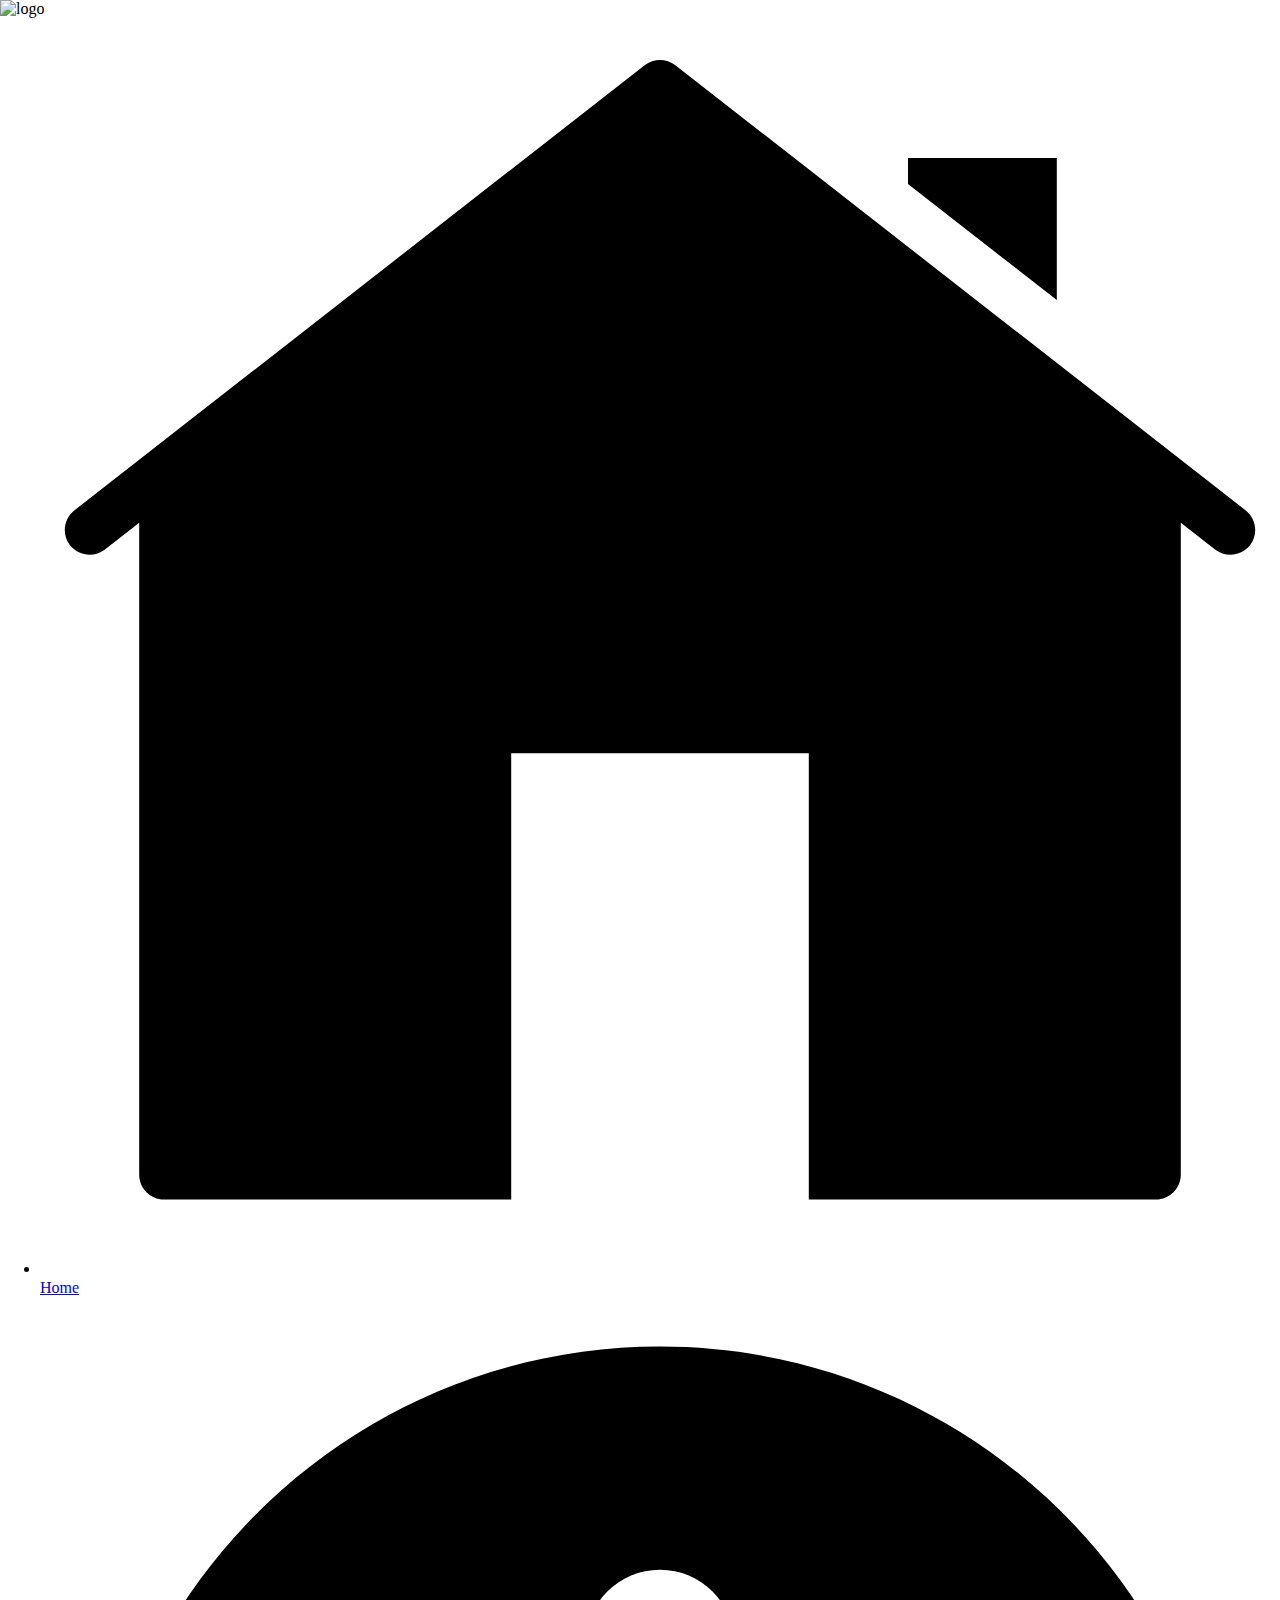
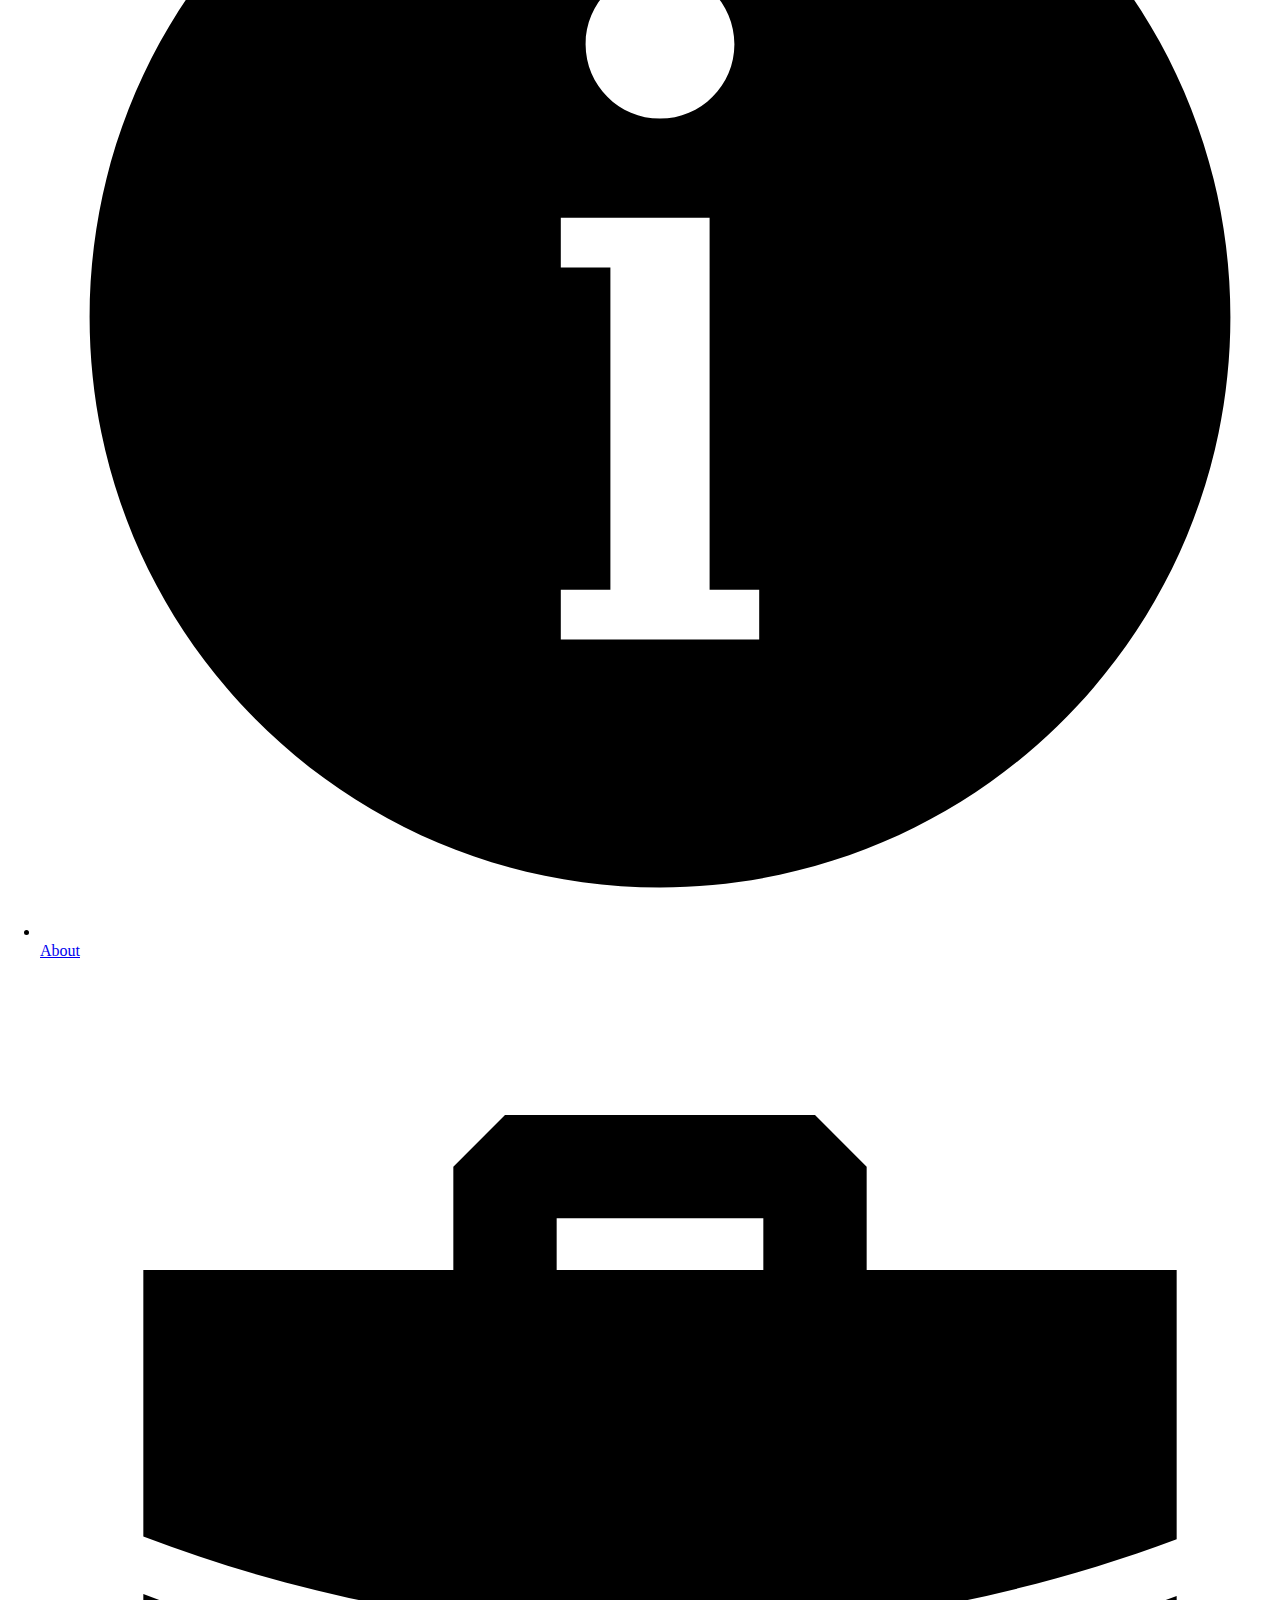
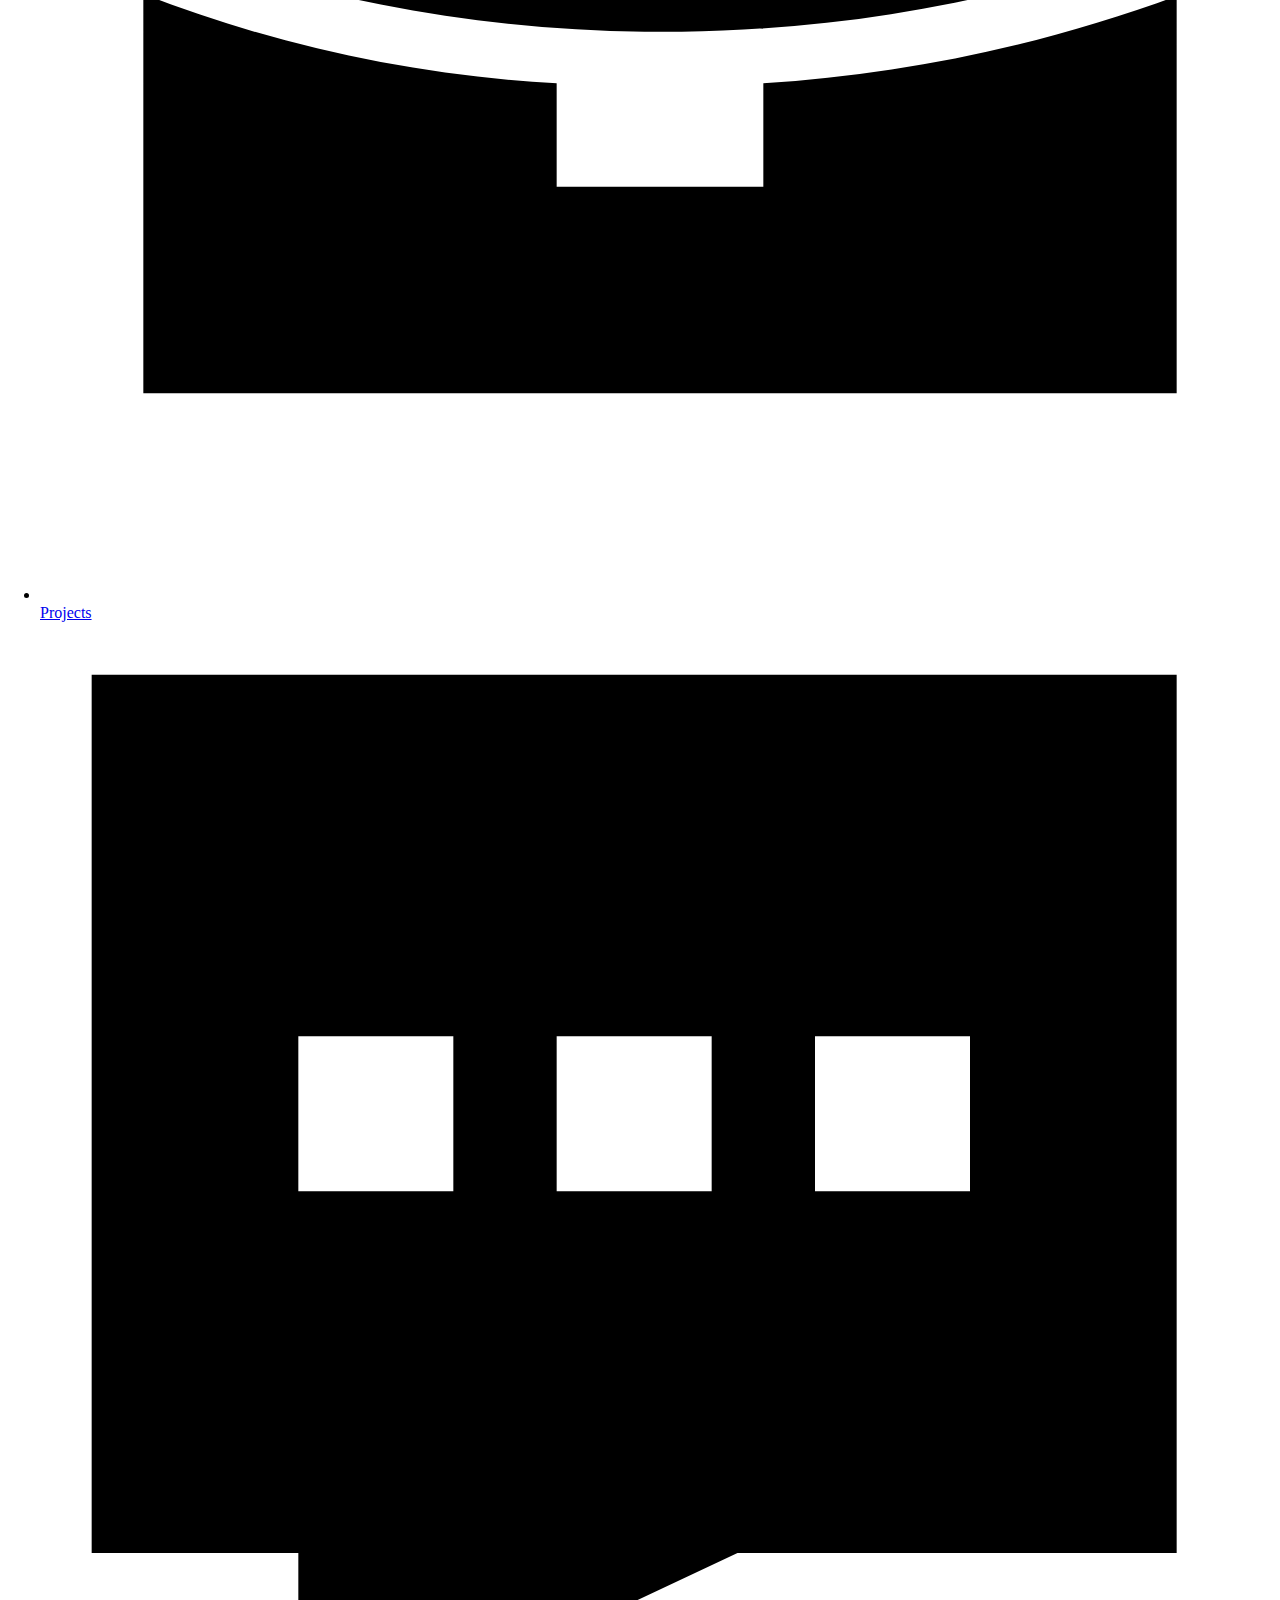
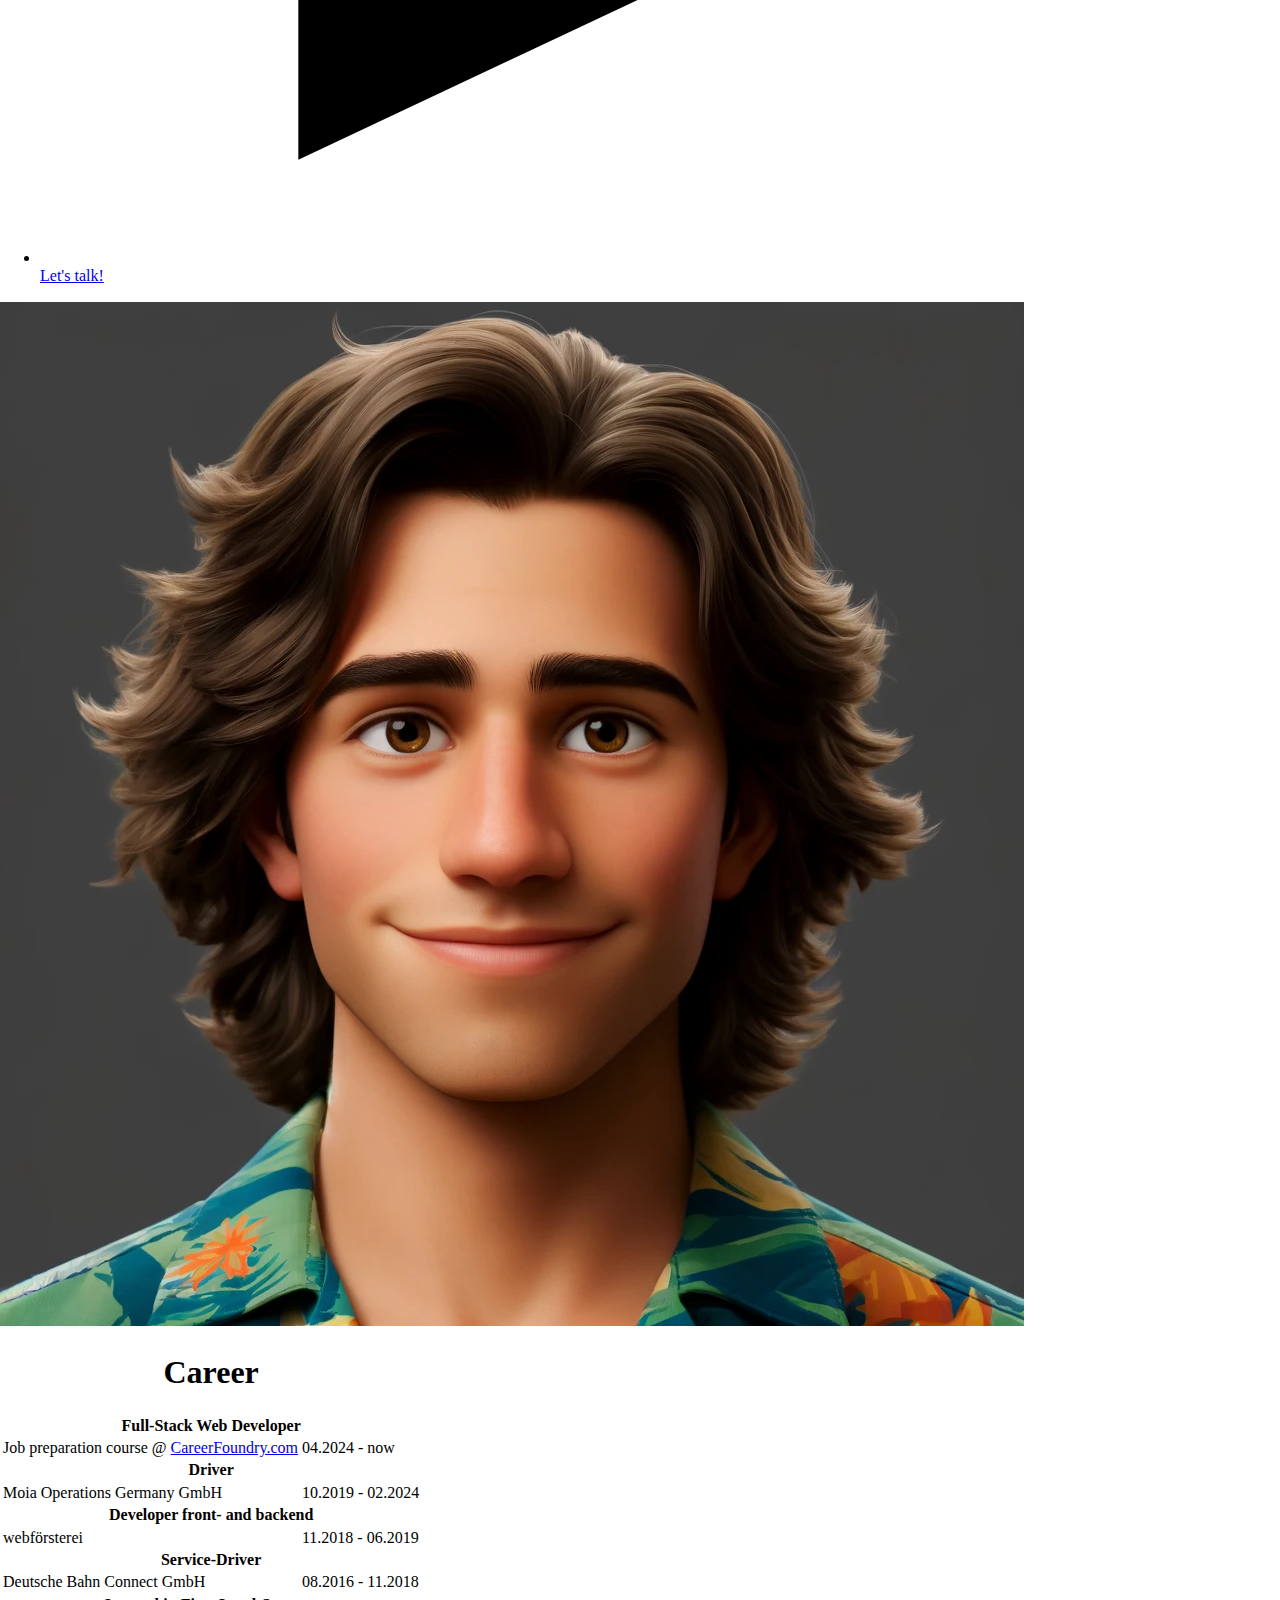
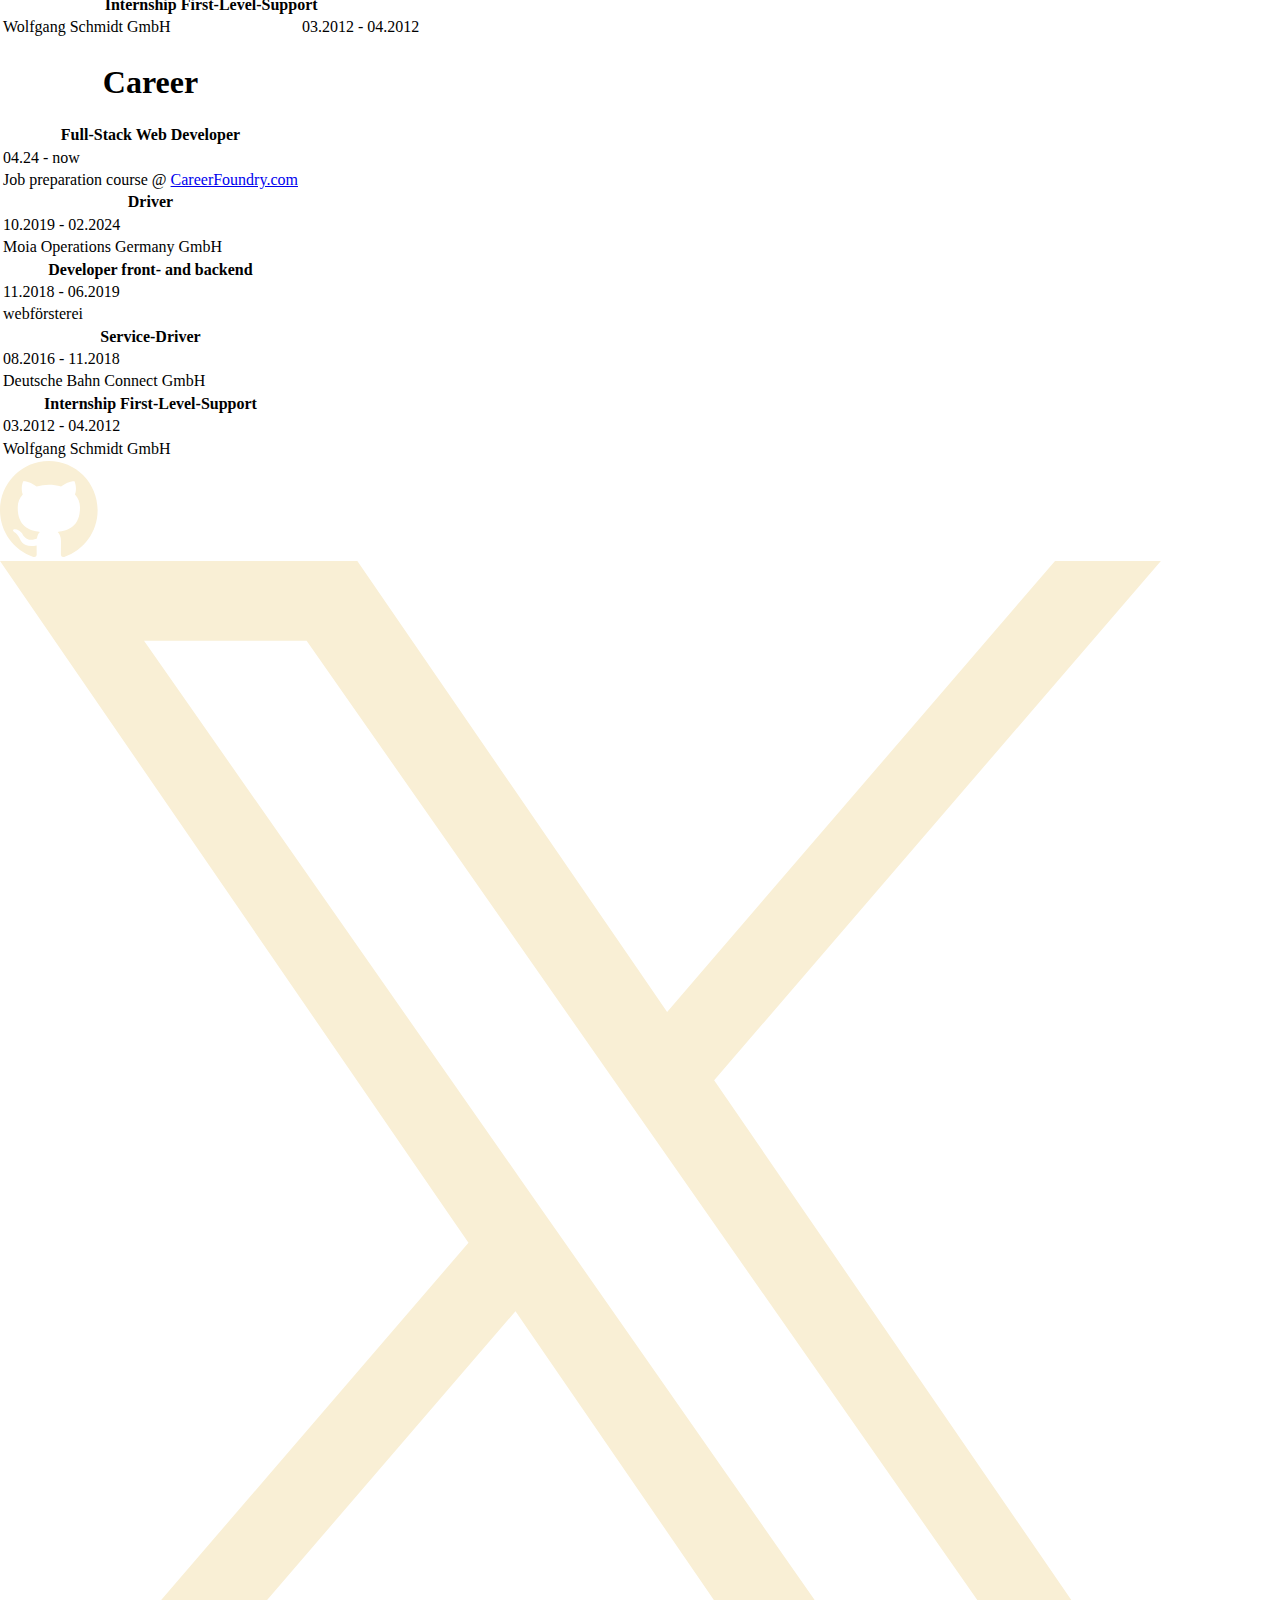
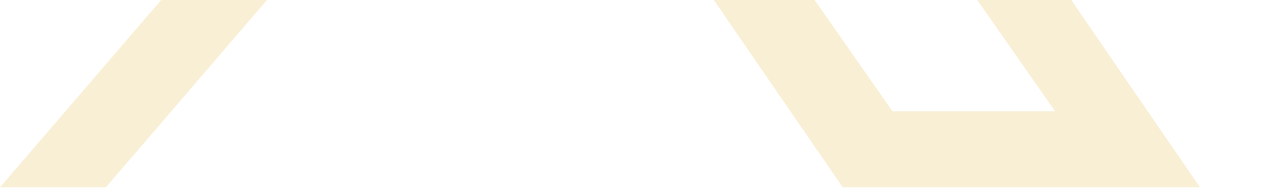
==== commit d4f2da62: "I found out that it is best practice to style for the smallest screen size and then change styling w" ====
--- a/about.html
+++ b/about.html
@@ -4,9 +4,10 @@
 <head>
     <title>About</title>
     <meta charset="UTF-8">
+    <meta name="viewport" content="width=device-width, initial-scale=1.0">
     <link rel="icon" type="image/png" sizes="16x16" href="./img/favicon-16x16.png">
     <link rel="stylesheet" href="./css/normalize.css">
-    <link rel="stylesheet" href="./css/styles.css">
+    <link rel="stylesheet" href="./css/styles_new.css">
 </head>
 
 <body>
@@ -184,4 +185,6 @@
         <a href="#"><img src="./img/github-logo-white.svg" alt="github" class="icon"></a>
         <a href="#"><img src="./img/x-logo-white.svg" alt="x" class="icon"></a>
     </footer>
-</body>+</body>
+
+</html>